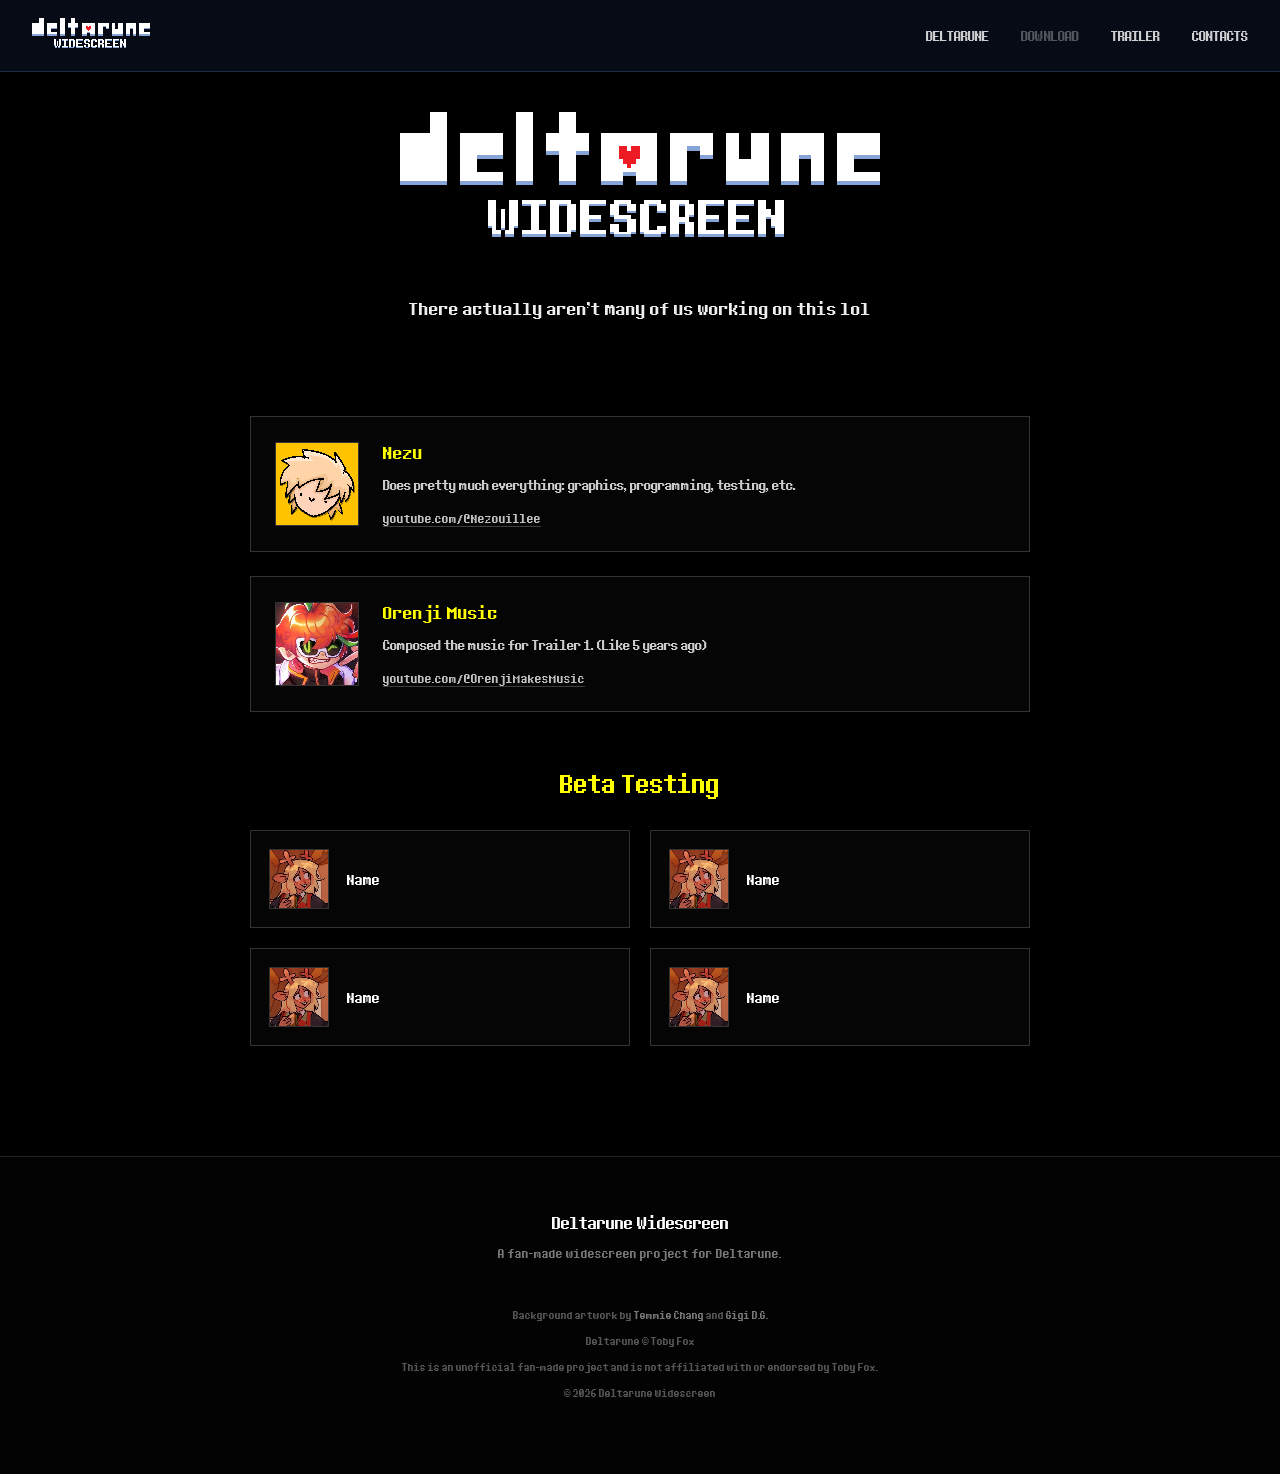
==== credits.html @ d23519ff "Update website" ====
<!DOCTYPE html>
<html lang="en">

<head>

    <meta charset="UTF-8">

    <meta
        name="viewport"
        content="width=device-width, initial-scale=1.0"
    >

    <meta
        name="referrer"
        content="strict-origin-when-cross-origin"
    >

    <title>Credits - Deltarune Widescreen</title>

    <link rel="stylesheet" href="style.css">

</head>


<body>

    <!-- Navigation -->
    <nav class="navbar">

        <a href="index.html" class="nav-logo">
            <img
                src="assets/logo.png"
                alt="Deltarune Widescreen"
            >
        </a>

        <div class="nav-links">

            <a
                href="https://deltarune.com"
                target="_blank"
                rel="noopener noreferrer"
            >
                DELTARUNE
            </a>

            <a
                href="#"
                class="disabled"
                aria-disabled="true"
            >
                DOWNLOAD
            </a>

            <a
                href="https://www.youtube.com/watch?v=n5y22LUfetA"
                target="_blank"
                rel="noopener noreferrer"
            >
                TRAILER
            </a>

            <a href="index.html#contacts">
                CONTACTS
            </a>

        </div>

    </nav>


    <main>

        <!-- Credits hero -->
        <section class="credits-hero">

            <img
                src="assets/logo.png"
                alt="Deltarune Widescreen"
                class="logo credits-logo"
            >

            <p class="credits-tagline">
                There actually aren't many of us working on this lol
            </p>

        </section>


        <!-- Team -->
        <section class="credits-team">

            <div class="credit-card">

                <img
                    src="assets/nezu.png"
                    alt="Nezu"
                    class="credit-avatar"
                >

                <div class="credit-info">

                    <h3>Nezu</h3>

                    <p>
                        Does pretty much everything: graphics, programming, testing, etc.
                    </p>

                    <a
                        href="https://www.youtube.com/@Nezouillee"
                        target="_blank"
                        rel="noopener noreferrer"
                        class="credit-link"
                    >
                        youtube.com/@Nezouillee
                    </a>

                </div>

            </div>


            <div class="credit-card">

                <img
                    src="assets/orenji.png"
                    alt="Orenji Music"
                    class="credit-avatar"
                >

                <div class="credit-info">

                    <h3>Orenji Music</h3>

                    <p>
                        Composed the music for Trailer 1. (Like 5 years ago)
                    </p>

                    <a
                        href="https://www.youtube.com/@OrenjiMakesMusic"
                        target="_blank"
                        rel="noopener noreferrer"
                        class="credit-link"
                    >
                        youtube.com/@OrenjiMakesMusic
                    </a>

                </div>

            </div>

        </section>


        <!-- Beta testing -->
        <section class="credits-beta">

            <h2>Beta Testing</h2>

            <div class="beta-grid">

                <div class="credit-card beta-card">

                    <img
                        src="assets/betatester.png"
                        alt="Beta tester"
                        class="credit-avatar"
                    >

                    <div class="credit-info">
                        <h3>Name</h3>
                    </div>

                </div>


                <div class="credit-card beta-card">

                    <img
                        src="assets/betatester.png"
                        alt="Beta tester"
                        class="credit-avatar"
                    >

                    <div class="credit-info">
                        <h3>Name</h3>
                    </div>

                </div>


                <div class="credit-card beta-card">

                    <img
                        src="assets/betatester.png"
                        alt="Beta tester"
                        class="credit-avatar"
                    >

                    <div class="credit-info">
                        <h3>Name</h3>
                    </div>

                </div>


                <div class="credit-card beta-card">

                    <img
                        src="assets/betatester.png"
                        alt="Beta tester"
                        class="credit-avatar"
                    >

                    <div class="credit-info">
                        <h3>Name</h3>
                    </div>

                </div>

            </div>

        </section>

    </main>


    <!-- Footer -->
    <footer>

        <div class="footer-content">

            <div class="footer-title">
                Deltarune Widescreen
            </div>

            <p>
                A fan-made widescreen project for Deltarune.
            </p>


            <div class="footer-credits">

                <p>
                    Background artwork by
                    <span>Temmie Chang</span> and
                    <span>Gigi D.G.</span>
                </p>

                <p>
                    Deltarune © Toby Fox
                </p>

                <p>
                    This is an unofficial fan-made project and is not
                    affiliated with or endorsed by Toby Fox.
                </p>

                <p>
                    © 2026 Deltarune Widescreen
                </p>

            </div>

        </div>

    </footer>

</body>

</html>
---- style.css ----
@font-face {
    font-family: "Deltarune";
    src: url("assets/fonts/Deltarune.ttf") format("truetype");
}


/* =========================
   RESET
========================= */

* {
    box-sizing: border-box;
}


html {
    scroll-behavior: smooth;

    font-size: 18px;
}


body {
    margin: 0;

    background: #000;
    color: #fff;

    font-family: "Deltarune", sans-serif;
    text-align: center;

    overflow-x: hidden;
}


/* =========================
   GENERAL
========================= */

main {
    width: 100%;
    max-width: 1140px;

    margin: 0 auto;

    padding: 72px 34px 50px;

    position: relative;
}


section {
    margin: 0 auto;
}


p {
    font-weight: 400;
    line-height: 1.55;
}


h2,
h3 {
    font-weight: 400;
}


h2 {
    color: #ffff00;
}


/* =========================
   NAVBAR
========================= */

.navbar {
    position: fixed;

    top: 0;
    left: 0;

    width: 100%;
    height: 72px;

    display: flex;
    align-items: center;
    justify-content: space-between;

    padding: 0 32px;

    background: rgba(8, 12, 24, 0.94);

    border-bottom: 1px solid rgba(70, 100, 160, 0.35);

    backdrop-filter: blur(10px);
    -webkit-backdrop-filter: blur(10px);

    z-index: 100;

    opacity: 1;
    transform: translateY(0);

    pointer-events: auto;
}


.nav-logo {
    display: flex;
    align-items: center;

    text-decoration: none;
}


.nav-logo img {
    width: 118px;
    height: auto;

    image-rendering: pixelated;
    image-rendering: crisp-edges;

    transition:
        transform 0.2s ease,
        opacity 0.2s ease;
}


.nav-logo:hover img {
    transform: scale(1.04);
    opacity: 0.85;
}


.nav-links {
    display: flex;
    align-items: center;
    gap: 32px;
}


.nav-links a {
    position: relative;

    color: #fff;
    text-decoration: none;

    font-size: 17px;

    opacity: 0.8;

    transition:
        opacity 0.2s ease,
        color 0.2s ease;
}


.nav-links a::after {
    content: "";

    position: absolute;

    left: 0;
    bottom: -6px;

    width: 0;
    height: 1px;

    background: #ffff00;

    transition: width 0.2s ease;
}


.nav-links a:hover {
    opacity: 1;
    color: #ffff00;
}


.nav-links a:hover::after {
    width: 100%;
}


.nav-links a.disabled {
    opacity: 0.3;
    cursor: not-allowed;
}


.nav-links a.disabled:hover {
    color: #fff;
}


.nav-links a.disabled::after {
    display: none;
}


/* =========================
   HERO
========================= */

.hero {
    position: relative;

    min-height: 580px;

    display: flex;
    align-items: center;
    justify-content: center;

    margin-left: calc(-50vw + 50%);
    margin-right: calc(-50vw + 50%);

    width: 100vw;

    overflow: hidden;

    background: #000;
}


/* Background artwork */

.hero-background {
    position: absolute;

    inset: 0;

    background-image: url("assets/artwork1.webp");
    background-position: center;
    background-size: 100% auto;
    background-repeat: no-repeat;

    filter:
        blur(2px)
        brightness(0.48);

    opacity: 0.72;

    z-index: 0;
}


/* Dark overlay */

.hero::after {
    content: "";

    position: absolute;

    inset: 0;

    background:
        linear-gradient(
            to bottom,
            rgba(0, 0, 0, 0.15) 0%,
            rgba(0, 0, 0, 0.25) 50%,
            #000 100%
        );

    z-index: 1;

    pointer-events: none;
}


.hero-content {
    position: relative;

    z-index: 2;

    display: flex;
    flex-direction: column;
    align-items: center;

    padding-top: 22px;

    filter:
        drop-shadow(0 5px 12px rgba(0, 0, 0, 0.7));
}


.logo {
    width: 780px;
    max-width: 92%;

    height: auto;

    image-rendering: pixelated;
    image-rendering: crisp-edges;

    animation:
        logoAppear 0.8s ease-out;
}


.availability {
    margin: 22px 0 0;

    color: #ffff00;

    font-size: 23px;

    animation:
        fadeUp 0.8s ease-out 0.15s both;
}


/* =========================
   INTRODUCTION
========================= */

.introduction {
    position: relative;

    max-width: 820px;

    margin: -5px auto 50px;

    z-index: 3;
}


.introduction p {
    font-size: 27px;

    margin: 0;

    text-shadow:
        0 2px 8px rgba(0, 0, 0, 0.8);
}


/* =========================
   DOWNLOAD
========================= */

.download {
    margin: 32px 0 70px;
}


.download-button {
    display: inline-block;

    padding: 15px 42px;

    color: #fff;
    text-decoration: none;

    border: 2px solid #fff;

    background: #000;

    font-size: 22px;

    transition:
        background 0.2s ease,
        color 0.2s ease,
        transform 0.2s ease,
        box-shadow 0.2s ease;
}


.download-button.disabled {
    opacity: 0.45;

    cursor: not-allowed;
}


.download-button:not(.disabled):hover {
    background: #fff;
    color: #000;

    transform: translateY(-2px);

    box-shadow:
        0 5px 20px rgba(255, 255, 255, 0.12);
}


/* =========================
   SEPARATOR
========================= */

hr {
    width: 70%;

    margin: 0 auto 80px;

    border: none;

    border-top: 1px solid #333;
}


/* =========================
   ABOUT
========================= */

.about {
    max-width: 820px;

    margin-bottom: 115px;
}


.about h2,
.media h2,
.contacts h2,
.other-chapters h2 {
    font-size: 38px;

    margin-bottom: 27px;
}


.about p {
    font-size: 23px;

    margin: 0 auto 32px;

    color: #eee;
}


/* =========================
   OTHER CHAPTERS
========================= */

.other-chapters {
    position: relative;

    max-width: none;

    margin-left: calc(-50vw + 50%);
    margin-right: calc(-50vw + 50%);

    width: 100vw;

    margin-bottom: 70px;

    padding: 110px 34px;

    overflow: hidden;

    background: #000;
}


/* Artwork */

.other-chapters-background {
    position: absolute;

    inset: 0;

    background-image: url("assets/artwork2.png");
    background-position: center;
    background-size: 100% auto;
    background-repeat: no-repeat;

    filter:
        blur(2px)
        brightness(0.34);

    opacity: 0.65;

    z-index: 0;
}


.other-chapters::after {
    content: "";

    position: absolute;

    inset: 0;

    background:
        linear-gradient(
            to bottom,
            #000 0%,
            rgba(0, 0, 0, 0.25) 25%,
            rgba(0, 0, 0, 0.35) 75%,
            #000 100%
        );

    z-index: 1;

    pointer-events: none;
}


.other-chapters-content {
    position: relative;

    z-index: 2;

    max-width: 820px;

    margin: 0 auto;

    filter:
        drop-shadow(0 3px 8px rgba(0, 0, 0, 0.9));
}


.other-chapters h2 {
    margin-top: 0;
}


.other-chapters p {
    max-width: 800px;

    margin: 0 auto 27px;

    font-size: 22px;

    color: #eee;
}


/* =========================
   MEDIA
========================= */

.media {
    margin-bottom: 125px;
}


.media > p {
    font-size: 19px;

    margin-bottom: 48px;

    color: #ccc;
}


/* =========================
   SCREENSHOT CAROUSEL
========================= */

.screenshots {
    position: relative;

    width: 100%;
    max-width: 900px;

    height: 510px;

    margin: 0 auto 90px;

    overflow: hidden;

    border: 1px solid #333;

    background: #050505;

    box-shadow:
        0 15px 40px rgba(0, 0, 0, 0.45);
}


.screenshot {
    position: absolute;

    inset: 0;

    opacity: 0;

    transform: scale(0.97);

    pointer-events: none;

    transition:
        opacity 0.45s ease,
        transform 0.55s ease;
}


.screenshot.active {
    opacity: 1;

    transform: scale(1);

    pointer-events: auto;
}


.screenshot img {
    width: 100%;
    height: 100%;

    object-fit: contain;

    image-rendering: pixelated;

    display: block;
}


/* Screenshot caption */

.screenshot-caption {
    position: absolute;

    left: 0;
    bottom: 0;

    margin: 0;

    width: 100%;

    padding: 38px 22px 15px;

    text-align: left;

    font-size: 17px;

    background:
        linear-gradient(
            to top,
            rgba(0, 0, 0, 0.85),
            rgba(0, 0, 0, 0)
        );

    opacity: 0.9;
}


/* =========================
   CAROUSEL BUTTONS
========================= */

.carousel-button {
    position: absolute;

    top: 50%;

    transform: translateY(-50%);

    width: 52px;
    height: 78px;

    border: 1px solid rgba(255, 255, 255, 0.15);

    background: rgba(0, 0, 0, 0.65);

    color: #fff;

    font-family: Arial, sans-serif;
    font-size: 32px;

    cursor: pointer;

    z-index: 5;

    opacity: 0.7;

    transition:
        background 0.2s ease,
        opacity 0.2s ease,
        width 0.2s ease;
}


.carousel-button:hover {
    background: rgba(255, 255, 255, 0.12);

    opacity: 1;

    width: 57px;
}


.carousel-prev {
    left: 0;
}


.carousel-next {
    right: 0;
}


/* =========================
   CAROUSEL INFO
========================= */

.carousel-info {
    position: absolute;

    left: 50%;
    bottom: 13px;

    transform: translateX(-50%);

    display: flex;
    align-items: center;

    gap: 19px;

    z-index: 6;

    padding: 6px 13px;

    background: rgba(0, 0, 0, 0.55);
}


.carousel-counter {
    font-size: 14px;

    color: #aaa;

    white-space: nowrap;
}


.carousel-dots {
    display: flex;

    align-items: center;

    gap: 9px;
}


.carousel-dot {
    width: 8px;
    height: 8px;

    padding: 0;

    border: 1px solid #fff;

    background: transparent;

    cursor: pointer;

    opacity: 0.45;

    transition:
        opacity 0.2s ease,
        transform 0.2s ease,
        background 0.2s ease;
}


.carousel-dot:hover {
    opacity: 0.8;
}


.carousel-dot.active {
    opacity: 1;

    transform: scale(1.35);

    background: #fff;
}


/* =========================
   TRAILER
========================= */

.trailer {
    max-width: 900px;

    margin: 0 auto;
}


.trailer h3 {
    color: #ffff00;

    font-size: 27px;

    margin-bottom: 27px;
}


.youtube-video {
    width: 100%;

    max-width: 950px;

    aspect-ratio: 16 / 9;

    margin: 42px auto;

    overflow: hidden;

    border: 1px solid #333;

    background: #000;

    box-shadow:
        0 15px 40px rgba(0, 0, 0, 0.45);
}


.youtube-video iframe {
    width: 100%;
    height: 100%;

    display: block;

    border: 0;
}


/* =========================
   CONTACTS
========================= */

.contacts {
    max-width: 820px;

    margin-bottom: 50px;
}


.contacts h2 {
    margin-bottom: 27px;
}


.contacts p {
    font-size: 21px;

    margin-bottom: 37px;

    color: #ccc;
}


.contact-links {
    display: flex;

    justify-content: center;

    flex-wrap: wrap;

    gap: 13px;
}


.contact-link {
    color: #fff;

    text-decoration: none;

    padding: 16px 32px;

    border: 1px solid #444;

    font-size: 19px;

    transition:
        border-color 0.2s ease,
        background 0.2s ease,
        transform 0.2s ease,
        color 0.2s ease;
}


.contact-link:hover {
    border-color: #ffff00;

    color: #ffff00;

    background: #111;

    transform: translateY(-2px);
}


/* =========================
   CREDITS
========================= */

.credits {
    margin-bottom: 30px;
}


.credits-button {
    display: inline-block;

    padding: 12px 34px;

    color: #fff;

    text-decoration: none;

    background: #000;

    border: 1px solid #555;

    font-family: "Deltarune", sans-serif;

    font-size: 19px;

    cursor: pointer;

    transition:
        border-color 0.2s ease,
        color 0.2s ease,
        background 0.2s ease;
}


.credits-button:hover {
    border-color: #ffff00;

    color: #ffff00;

    background: #111;
}


.credits-button.disabled {
    opacity: 0.45;

    cursor: not-allowed;
}


/* =========================
   CREDITS PAGE
========================= */

.credits-hero {
    max-width: 780px;

    margin: 40px auto 90px;
}


.credits-logo {
    width: 480px;
    max-width: 85%;

    margin-bottom: 30px;
}


.credits-tagline {
    font-size: 22px;

    color: #eee;

    margin: 0 auto;

    max-width: 640px;
}


.credits-team {
    max-width: 780px;

    margin: 0 auto 55px;

    display: flex;
    flex-direction: column;

    gap: 24px;
}


.credit-card {
    display: flex;
    align-items: center;

    gap: 24px;

    padding: 24px;

    border: 1px solid #333;

    background: #050505;

    text-align: left;
}


.credit-avatar {
    width: 84px;
    height: 84px;

    object-fit: cover;

    image-rendering: pixelated;

    border: 1px solid #333;

    flex-shrink: 0;

    background: #111;
}


.credit-info h3 {
    color: #ffff00;

    font-size: 22px;

    margin: 0 0 8px;
}


.credit-info p {
    font-size: 17px;

    color: #ccc;

    margin: 0 0 10px;
}


.credit-link {
    display: inline-block;

    color: #fff;

    font-size: 15px;

    text-decoration: none;

    opacity: 0.75;

    border-bottom: 1px solid rgba(255, 255, 255, 0.3);

    transition:
        opacity 0.2s ease,
        color 0.2s ease,
        border-color 0.2s ease;
}


.credit-link:hover {
    opacity: 1;

    color: #ffff00;

    border-color: #ffff00;
}


.credits-beta {
    max-width: 780px;

    margin: 0 auto 60px;
}


.credits-beta h2 {
    font-size: 32px;

    margin-bottom: 30px;
}


.beta-grid {
    display: grid;

    grid-template-columns: repeat(2, 1fr);

    gap: 20px;
}


.beta-card {
    padding: 18px;

    gap: 18px;
}


.beta-card .credit-avatar {
    width: 60px;
    height: 60px;
}


.beta-card .credit-info h3 {
    font-size: 18px;

    margin: 0;

    color: #fff;
}


/* =========================
   FOOTER
========================= */

footer {
    position: relative;

    padding: 55px 25px 65px;

    border-top: 1px solid #222;

    background: #030303;

    color: #777;

    font-size: 15px;
}


.footer-content {
    max-width: 900px;

    margin: 0 auto;
}


.footer-title {
    color: #fff;

    font-size: 21px;

    margin-bottom: 9px;
}


footer p {
    margin: 6px 0;
}


.footer-credits {
    padding-top: 27px;

    font-size: 13px;

    line-height: 1.6;

    color: #555;
}


.footer-credits span {
    color: #777;
}


/* =========================
   ANIMATIONS
========================= */

@keyframes logoAppear {

    from {
        opacity: 0;

        transform: translateY(-12px);
    }

    to {
        opacity: 1;

        transform: translateY(0);
    }

}


@keyframes fadeUp {

    from {
        opacity: 0;

        transform: translateY(10px);
    }

    to {
        opacity: 1;

        transform: translateY(0);
    }

}


/* =========================
   MOBILE
========================= */

@media (max-width: 700px) {

    html {
        font-size: 17px;
    }


    main {
        padding: 60px 20px 65px;
    }


    .navbar {
        height: 60px;

        padding: 0 16px;
    }


    .nav-logo img {
        width: 88px;
    }


    .nav-links {
        gap: 14px;
    }


    .nav-links a {
        font-size: 12px;
    }


    .hero {
        min-height: 480px;
    }


    .logo {
        width: 620px;

        max-width: 95%;
    }


    .availability {
        font-size: 19px;
    }


    .introduction {
        margin-top: 0;
    }


    .introduction p {
        font-size: 22px;
    }


    .about p {
        font-size: 19px;
    }


    .about h2,
    .media h2,
    .contacts h2,
    .other-chapters h2 {
        font-size: 27px;
    }


    .other-chapters {
        padding: 85px 22px;
    }


    .other-chapters p {
        font-size: 19px;
    }


    .screenshots {
        height: auto;

        aspect-ratio: 16 / 9;
    }


    .carousel-button {
        width: 37px;
        height: 58px;
    }


    .carousel-button:hover {
        width: 42px;
    }


    .carousel-info {
        gap: 11px;
    }


    .screenshot-caption {
        font-size: 14px;

        padding-bottom: 11px;
    }


    .youtube-video {
        margin-top: 32px;
    }


    .credits-logo {
        width: 380px;
    }


    .credits-tagline {
        font-size: 19px;
    }


    .credit-card {
        flex-direction: column;

        text-align: center;
    }


    .beta-grid {
        grid-template-columns: 1fr;
    }


    .beta-card {
        flex-direction: row;

        text-align: left;
    }

}
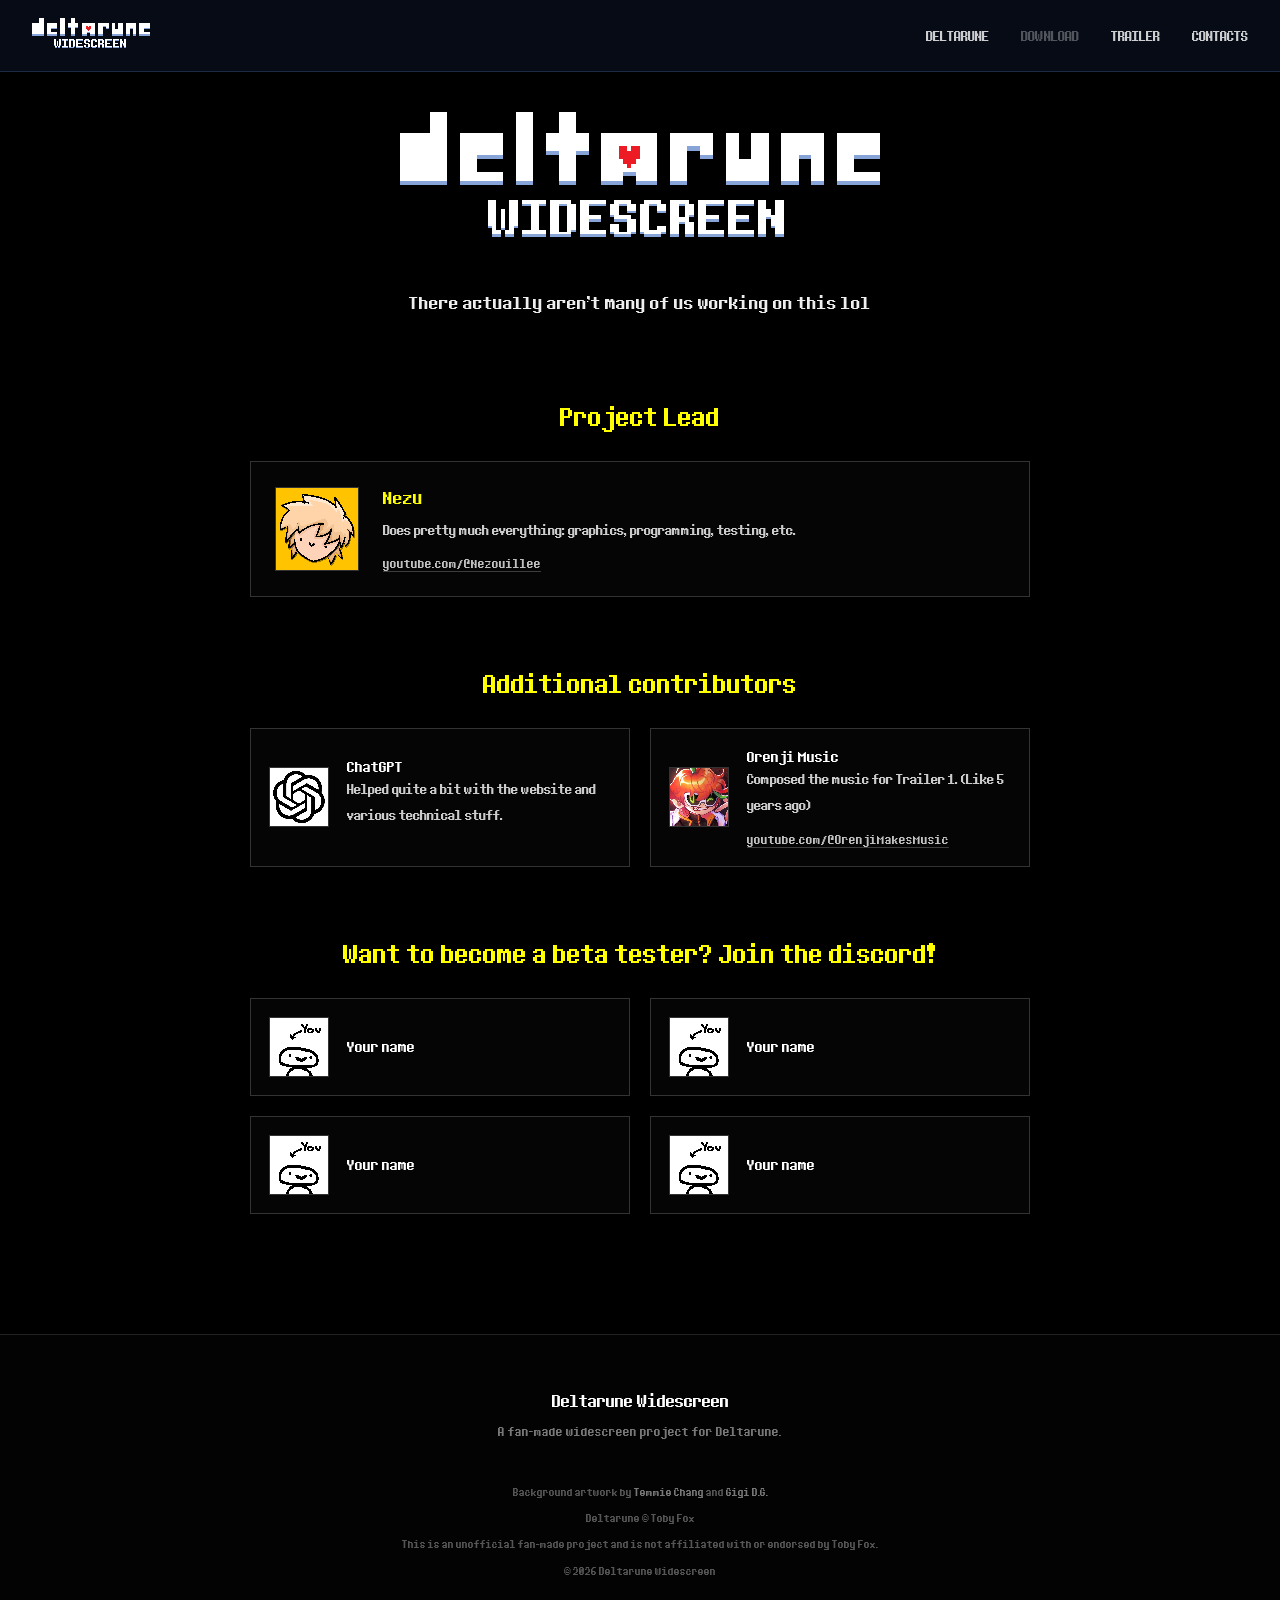
==== commit 616cc9a1: "Update website" ====
--- a/credits.html
+++ b/credits.html
@@ -28,11 +28,14 @@
     <nav class="navbar">
 
         <a href="index.html" class="nav-logo">
+
             <img
                 src="assets/logo.png"
                 alt="Deltarune Widescreen"
             >
+
         </a>
+
 
         <div class="nav-links">
 
@@ -44,6 +47,7 @@
                 DELTARUNE
             </a>
 
+
             <a
                 href="#"
                 class="disabled"
@@ -52,6 +56,7 @@
                 DOWNLOAD
             </a>
 
+
             <a
                 href="https://www.youtube.com/watch?v=n5y22LUfetA"
                 target="_blank"
@@ -60,6 +65,7 @@
                 TRAILER
             </a>
 
+
             <a href="index.html#contacts">
                 CONTACTS
             </a>
@@ -69,9 +75,10 @@
     </nav>
 
 
+
     <main>
 
-        <!-- Credits hero -->
+        <!-- Credits Hero -->
         <section class="credits-hero">
 
             <img
@@ -80,6 +87,7 @@
                 class="logo credits-logo"
             >
 
+
             <p class="credits-tagline">
                 There actually aren't many of us working on this lol
             </p>
@@ -87,8 +95,12 @@
         </section>
 
 
-        <!-- Team -->
+
+        <!-- Main Contributor -->
         <section class="credits-team">
+
+            <h2>Project Lead</h2>
+
 
             <div class="credit-card">
 
@@ -98,13 +110,17 @@
                     class="credit-avatar"
                 >
 
+
                 <div class="credit-info">
 
                     <h3>Nezu</h3>
 
+
                     <p>
-                        Does pretty much everything: graphics, programming, testing, etc.
+                        Does pretty much everything: graphics,
+                        programming, testing, etc.
                     </p>
+
 
                     <a
                         href="https://www.youtube.com/@Nezouillee"
@@ -119,43 +135,91 @@
 
             </div>
 
-
-            <div class="credit-card">
-
-                <img
-                    src="assets/orenji.png"
-                    alt="Orenji Music"
-                    class="credit-avatar"
-                >
-
-                <div class="credit-info">
-
-                    <h3>Orenji Music</h3>
-
-                    <p>
-                        Composed the music for Trailer 1. (Like 5 years ago)
-                    </p>
-
-                    <a
-                        href="https://www.youtube.com/@OrenjiMakesMusic"
-                        target="_blank"
-                        rel="noopener noreferrer"
-                        class="credit-link"
-                    >
-                        youtube.com/@OrenjiMakesMusic
-                    </a>
-
-                </div>
-
-            </div>
-
         </section>
 
 
-        <!-- Beta testing -->
+
+        <!-- Additional Contributors -->
+        <section class="credits-additional">
+
+            <h2>Additional contributors</h2>
+
+
+            <div class="beta-grid">
+
+                <!-- ChatGPT -->
+                <div class="credit-card beta-card">
+
+                    <img
+                        src="assets/chatgpt.png"
+                        alt="ChatGPT"
+                        class="credit-avatar"
+                    >
+
+
+                    <div class="credit-info">
+
+                        <h3>ChatGPT</h3>
+
+
+                        <p>
+                            Helped quite a bit with the website
+                            and various technical stuff.
+                        </p>
+
+                    </div>
+
+                </div>
+
+
+
+                <!-- Orenji Music -->
+                <div class="credit-card beta-card">
+
+                    <img
+                        src="assets/orenji.png"
+                        alt="Orenji Music"
+                        class="credit-avatar"
+                    >
+
+
+                    <div class="credit-info">
+
+                        <h3>Orenji Music</h3>
+
+
+                        <p>
+                            Composed the music for Trailer 1.
+                            (Like 5 years ago)
+                        </p>
+
+
+                        <a
+                            href="https://www.youtube.com/@OrenjiMakesMusic"
+                            target="_blank"
+                            rel="noopener noreferrer"
+                            class="credit-link"
+                        >
+                            youtube.com/@OrenjiMakesMusic
+                        </a>
+
+                    </div>
+
+                </div>
+
+            </div>
+
+        </section>
+
+
+
+        <!-- Beta Testing -->
         <section class="credits-beta">
 
-            <h2>Beta Testing</h2>
+            <h2>
+                Want to become a beta tester? Join the discord!
+            </h2>
+
 
             <div class="beta-grid">
 
@@ -167,11 +231,15 @@
                         class="credit-avatar"
                     >
 
-                    <div class="credit-info">
-                        <h3>Name</h3>
-                    </div>
-
-                </div>
+
+                    <div class="credit-info">
+
+                        <h3>Your name</h3>
+
+                    </div>
+
+                </div>
+
 
 
                 <div class="credit-card beta-card">
@@ -182,11 +250,15 @@
                         class="credit-avatar"
                     >
 
-                    <div class="credit-info">
-                        <h3>Name</h3>
-                    </div>
-
-                </div>
+
+                    <div class="credit-info">
+
+                        <h3>Your name</h3>
+
+                    </div>
+
+                </div>
+
 
 
                 <div class="credit-card beta-card">
@@ -197,11 +269,15 @@
                         class="credit-avatar"
                     >
 
-                    <div class="credit-info">
-                        <h3>Name</h3>
-                    </div>
-
-                </div>
+
+                    <div class="credit-info">
+
+                        <h3>Your name</h3>
+
+                    </div>
+
+                </div>
+
 
 
                 <div class="credit-card beta-card">
@@ -212,8 +288,11 @@
                         class="credit-avatar"
                     >
 
-                    <div class="credit-info">
-                        <h3>Name</h3>
+
+                    <div class="credit-info">
+
+                        <h3>Your name</h3>
+
                     </div>
 
                 </div>
@@ -223,6 +302,7 @@
         </section>
 
     </main>
+
 
 
     <!-- Footer -->
@@ -233,6 +313,7 @@
             <div class="footer-title">
                 Deltarune Widescreen
             </div>
+
 
             <p>
                 A fan-made widescreen project for Deltarune.
@@ -247,15 +328,18 @@
                     <span>Gigi D.G.</span>
                 </p>
 
+
                 <p>
                     Deltarune © Toby Fox
                 </p>
+
 
                 <p>
                     This is an unofficial fan-made project and is not
                     affiliated with or endorsed by Toby Fox.
                 </p>
 
+
                 <p>
                     © 2026 Deltarune Widescreen
                 </p>
@@ -266,6 +350,7 @@
 
     </footer>
 
+
 </body>
 
-</html>+</html>
--- a/style.css
+++ b/style.css
@@ -233,7 +233,7 @@
 
     background-image: url("assets/artwork1.webp");
     background-position: center;
-    background-size: 100% auto;
+    background-size: cover;
     background-repeat: no-repeat;
 
     filter:
@@ -463,7 +463,7 @@
 
     background-image: url("assets/artwork2.png");
     background-position: center;
-    background-size: 100% auto;
+    background-size: cover;
     background-repeat: no-repeat;
 
     filter:
@@ -942,10 +942,16 @@
    CREDITS PAGE
 ========================= */
 
+/* Main credits header */
+
 .credits-hero {
     max-width: 780px;
 
-    margin: 40px auto 90px;
+    margin: 40px auto 80px;
+
+    display: flex;
+    flex-direction: column;
+    align-items: center;
 }
 
 
@@ -953,30 +959,43 @@
     width: 480px;
     max-width: 85%;
 
-    margin-bottom: 30px;
+    margin-bottom: 28px;
 }
 
 
 .credits-tagline {
+    max-width: 640px;
+
+    margin: 0;
+
     font-size: 22px;
 
     color: #eee;
-
-    margin: 0 auto;
-
-    max-width: 640px;
-}
-
+}
+
+
+/* Shared section titles */
+
+.credits-team h2,
+.credits-additional h2,
+.credits-beta h2 {
+    font-size: 32px;
+
+    margin: 0 0 28px;
+
+    color: #ffff00;
+}
+
+
+/* =========================
+   PROJECT LEAD
+========================= */
 
 .credits-team {
+    width: 100%;
     max-width: 780px;
 
-    margin: 0 auto 55px;
-
-    display: flex;
-    flex-direction: column;
-
-    gap: 24px;
+    margin: 0 auto 70px;
 }
 
 
@@ -984,6 +1003,8 @@
     display: flex;
     align-items: center;
 
+    width: 100%;
+
     gap: 24px;
 
     padding: 24px;
@@ -1009,6 +1030,11 @@
     flex-shrink: 0;
 
     background: #111;
+}
+
+
+.credit-info {
+    min-width: 0;
 }
 
 
@@ -1059,17 +1085,35 @@
 }
 
 
+/* =========================
+   ADDITIONAL CONTRIBUTORS
+========================= */
+
+.credits-additional {
+    width: 100%;
+    max-width: 780px;
+
+    margin: 0 auto 70px;
+}
+
+
+.additional-grid {
+    display: flex;
+    flex-direction: column;
+
+    gap: 20px;
+}
+
+
+/* =========================
+   BETA TESTERS
+========================= */
+
 .credits-beta {
+    width: 100%;
     max-width: 780px;
 
-    margin: 0 auto 60px;
-}
-
-
-.credits-beta h2 {
-    font-size: 32px;
-
-    margin-bottom: 30px;
+    margin: 0 auto 70px;
 }
 
 
@@ -1321,8 +1365,15 @@
     }
 
 
+    .credits-hero {
+        margin: 25px auto 55px;
+    }
+
+
     .credits-logo {
         width: 380px;
+
+        margin-bottom: 24px;
     }
 
 
@@ -1331,10 +1382,43 @@
     }
 
 
+    .credits-team,
+    .credits-additional,
+    .credits-beta {
+        margin-bottom: 55px;
+    }
+
+
+    .credits-team h2,
+    .credits-additional h2,
+    .credits-beta h2 {
+        font-size: 27px;
+
+        margin-bottom: 24px;
+    }
+
+
     .credit-card {
         flex-direction: column;
 
         text-align: center;
+
+        padding: 22px 18px;
+    }
+
+
+    .credit-info {
+        width: 100%;
+    }
+
+
+    .credit-info h3 {
+        font-size: 21px;
+    }
+
+
+    .credit-info p {
+        font-size: 16px;
     }
 
 
@@ -1347,6 +1431,14 @@
         flex-direction: row;
 
         text-align: left;
+
+        padding: 18px;
+    }
+
+
+    .beta-card .credit-avatar {
+        width: 60px;
+        height: 60px;
     }
 
 }
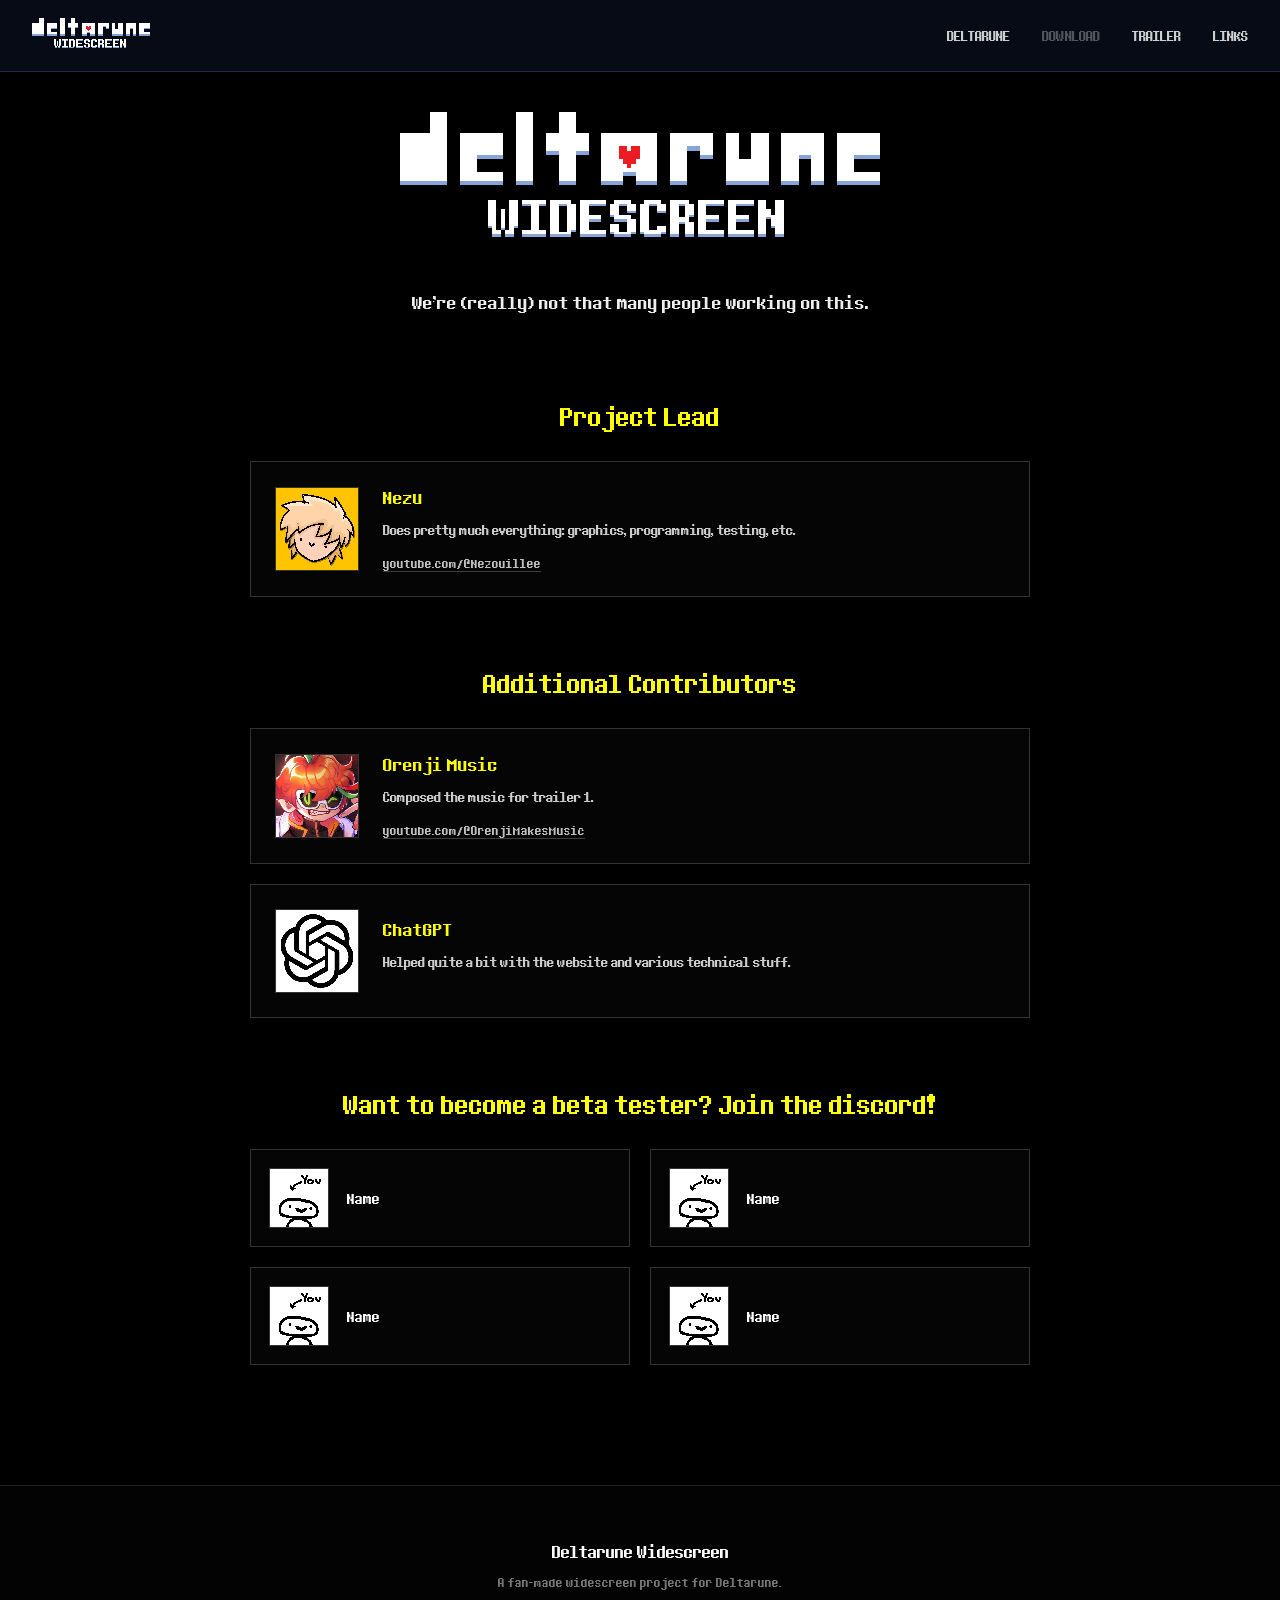
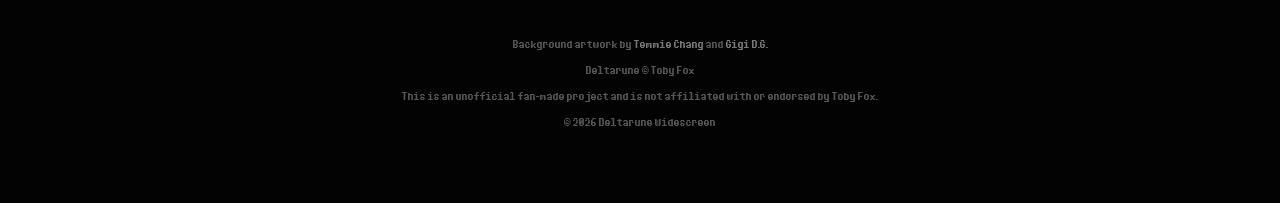
==== commit e9ab9f9b: "Status Update MAJ" ====
--- a/credits.html
+++ b/credits.html
@@ -28,14 +28,11 @@
     <nav class="navbar">
 
         <a href="index.html" class="nav-logo">
-
             <img
                 src="assets/logo.png"
                 alt="Deltarune Widescreen"
             >
-
         </a>
-
 
         <div class="nav-links">
 
@@ -47,7 +44,6 @@
                 DELTARUNE
             </a>
 
-
             <a
                 href="#"
                 class="disabled"
@@ -56,7 +52,6 @@
                 DOWNLOAD
             </a>
 
-
             <a
                 href="https://www.youtube.com/watch?v=n5y22LUfetA"
                 target="_blank"
@@ -65,9 +60,8 @@
                 TRAILER
             </a>
 
-
             <a href="index.html#contacts">
-                CONTACTS
+                LINKS
             </a>
 
         </div>
@@ -75,10 +69,9 @@
     </nav>
 
 
-
     <main>
 
-        <!-- Credits Hero -->
+        <!-- Credits hero -->
         <section class="credits-hero">
 
             <img
@@ -87,20 +80,17 @@
                 class="logo credits-logo"
             >
 
-
             <p class="credits-tagline">
-                There actually aren't many of us working on this lol
+                We’re (really) not that many people working on this.
             </p>
 
         </section>
 
 
-
-        <!-- Main Contributor -->
+        <!-- Project Lead -->
         <section class="credits-team">
 
             <h2>Project Lead</h2>
-
 
             <div class="credit-card">
 
@@ -110,17 +100,13 @@
                     class="credit-avatar"
                 >
 
-
                 <div class="credit-info">
 
                     <h3>Nezu</h3>
 
-
                     <p>
-                        Does pretty much everything: graphics,
-                        programming, testing, etc.
+                        Does pretty much everything: graphics, programming, testing, etc.
                     </p>
-
 
                     <a
                         href="https://www.youtube.com/@Nezouillee"
@@ -138,43 +124,14 @@
         </section>
 
 
-
         <!-- Additional Contributors -->
         <section class="credits-additional">
 
-            <h2>Additional contributors</h2>
-
-
-            <div class="beta-grid">
-
-                <!-- ChatGPT -->
-                <div class="credit-card beta-card">
-
-                    <img
-                        src="assets/chatgpt.png"
-                        alt="ChatGPT"
-                        class="credit-avatar"
-                    >
-
-
-                    <div class="credit-info">
-
-                        <h3>ChatGPT</h3>
-
-
-                        <p>
-                            Helped quite a bit with the website
-                            and various technical stuff.
-                        </p>
-
-                    </div>
-
-                </div>
-
-
-
-                <!-- Orenji Music -->
-                <div class="credit-card beta-card">
+            <h2>Additional Contributors</h2>
+
+            <div class="additional-grid">
+
+                <div class="credit-card">
 
                     <img
                         src="assets/orenji.png"
@@ -182,17 +139,13 @@
                         class="credit-avatar"
                     >
 
-
                     <div class="credit-info">
 
                         <h3>Orenji Music</h3>
 
-
                         <p>
-                            Composed the music for Trailer 1.
-                            (Like 5 years ago)
+                            Composed the music for trailer 1.
                         </p>
-
 
                         <a
                             href="https://www.youtube.com/@OrenjiMakesMusic"
@@ -207,19 +160,36 @@
 
                 </div>
 
+
+                <div class="credit-card">
+
+                    <img
+                        src="assets/chatgpt.png"
+                        alt="ChatGPT"
+                        class="credit-avatar"
+                    >
+
+                    <div class="credit-info">
+
+                        <h3>ChatGPT</h3>
+
+                        <p>
+                            Helped quite a bit with the website and various technical stuff.
+                        </p>
+
+                    </div>
+
+                </div>
+
             </div>
 
         </section>
 
 
-
-        <!-- Beta Testing -->
+        <!-- Beta testing -->
         <section class="credits-beta">
 
-            <h2>
-                Want to become a beta tester? Join the discord!
-            </h2>
-
+            <h2>Want to become a beta tester? Join the discord!</h2>
 
             <div class="beta-grid">
 
@@ -231,15 +201,11 @@
                         class="credit-avatar"
                     >
 
-
-                    <div class="credit-info">
-
-                        <h3>Your name</h3>
-
-                    </div>
-
-                </div>
-
+                    <div class="credit-info">
+                        <h3>Name</h3>
+                    </div>
+
+                </div>
 
 
                 <div class="credit-card beta-card">
@@ -250,15 +216,11 @@
                         class="credit-avatar"
                     >
 
-
-                    <div class="credit-info">
-
-                        <h3>Your name</h3>
-
-                    </div>
-
-                </div>
-
+                    <div class="credit-info">
+                        <h3>Name</h3>
+                    </div>
+
+                </div>
 
 
                 <div class="credit-card beta-card">
@@ -269,15 +231,11 @@
                         class="credit-avatar"
                     >
 
-
-                    <div class="credit-info">
-
-                        <h3>Your name</h3>
-
-                    </div>
-
-                </div>
-
+                    <div class="credit-info">
+                        <h3>Name</h3>
+                    </div>
+
+                </div>
 
 
                 <div class="credit-card beta-card">
@@ -288,11 +246,8 @@
                         class="credit-avatar"
                     >
 
-
-                    <div class="credit-info">
-
-                        <h3>Your name</h3>
-
+                    <div class="credit-info">
+                        <h3>Name</h3>
                     </div>
 
                 </div>
@@ -302,7 +257,6 @@
         </section>
 
     </main>
-
 
 
     <!-- Footer -->
@@ -313,7 +267,6 @@
             <div class="footer-title">
                 Deltarune Widescreen
             </div>
-
 
             <p>
                 A fan-made widescreen project for Deltarune.
@@ -328,18 +281,15 @@
                     <span>Gigi D.G.</span>
                 </p>
 
-
                 <p>
                     Deltarune © Toby Fox
                 </p>
-
 
                 <p>
                     This is an unofficial fan-made project and is not
                     affiliated with or endorsed by Toby Fox.
                 </p>
 
-
                 <p>
                     © 2026 Deltarune Widescreen
                 </p>
@@ -350,7 +300,6 @@
 
     </footer>
 
-
 </body>
 
-</html>
+</html>
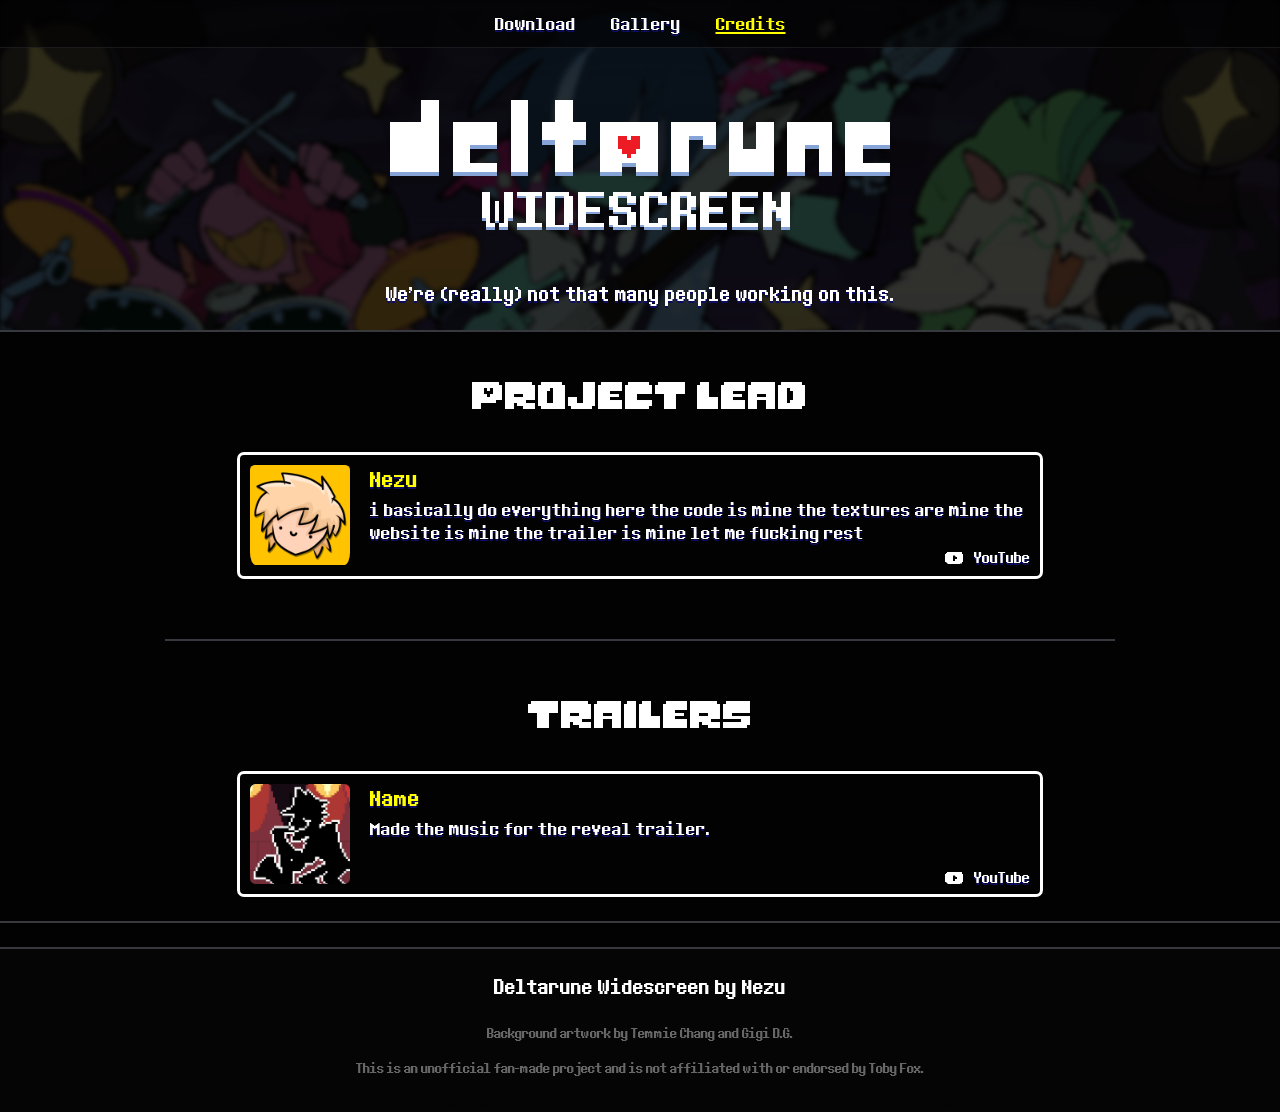
==== commit eee0fd72: "Website V2" ====
--- a/credits.html
+++ b/credits.html
@@ -1,305 +1,54 @@
 <!DOCTYPE html>
-<html lang="en">
-
+<html lang="fr">
 <head>
-
+    <link rel="stylesheet" href="style.css">
     <meta charset="UTF-8">
-
-    <meta
-        name="viewport"
-        content="width=device-width, initial-scale=1.0"
-    >
-
-    <meta
-        name="referrer"
-        content="strict-origin-when-cross-origin"
-    >
-
-    <title>Credits - Deltarune Widescreen</title>
-
-    <link rel="stylesheet" href="style.css">
-
+    <meta name="viewport" content="width=device-width, initial-scale=1.0">
+    <title>DR Widescreen | Credits</title>
+    <link rel="icon" type="image/png" href="assets/favicon.ico">
 </head>
-
-
 <body>
-
-    <!-- Navigation -->
-    <nav class="navbar">
-
-        <a href="index.html" class="nav-logo">
-            <img
-                src="assets/logo.png"
-                alt="Deltarune Widescreen"
-            >
-        </a>
-
-        <div class="nav-links">
-
-            <a
-                href="https://deltarune.com"
-                target="_blank"
-                rel="noopener noreferrer"
-            >
-                DELTARUNE
-            </a>
-
-            <a
-                href="#"
-                class="disabled"
-                aria-disabled="true"
-            >
-                DOWNLOAD
-            </a>
-
-            <a
-                href="https://www.youtube.com/watch?v=n5y22LUfetA"
-                target="_blank"
-                rel="noopener noreferrer"
-            >
-                TRAILER
-            </a>
-
-            <a href="index.html#contacts">
-                LINKS
-            </a>
-
+    <header>
+        <nav class="navbar">
+            <div class="nav-links">
+                <a href="index.html">Download</a>
+                <a href="gallery.html">Gallery</a>
+                <a href="credits.html" class="current">Credits</a>
+            </div>
+        </nav>
+    </header>
+    <div class = credits-hero>
+        <img src="assets/logo.png" class="small-logo">
+        <p>We’re (really) not that many people working on this.</p>
+    </div>
+    <div class="project-lead">
+        <hr class="bottom-separator">
+        <h1>Project lead</h1>
+        <div class="project-lead-card">
+                <img src="assets/nezu.png">
+            <div class="project-lead-info">
+                <p class="name">Nezu</p>
+                <p class="name-work">i basically do everything here the code is mine the textures are mine the website is mine the trailer is mine let me fucking rest</p>
+                <a href="https://www.youtube.com/@Nezouillee" class="jarona"><img src="assets/youtube.png" alt="Downlaod logo" width="10">YouTube</a>
+            </div>
         </div>
-
-    </nav>
-
-
-    <main>
-
-        <!-- Credits hero -->
-        <section class="credits-hero">
-
-            <img
-                src="assets/logo.png"
-                alt="Deltarune Widescreen"
-                class="logo credits-logo"
-            >
-
-            <p class="credits-tagline">
-                We’re (really) not that many people working on this.
-            </p>
-
-        </section>
-
-
-        <!-- Project Lead -->
-        <section class="credits-team">
-
-            <h2>Project Lead</h2>
-
-            <div class="credit-card">
-
-                <img
-                    src="assets/nezu.png"
-                    alt="Nezu"
-                    class="credit-avatar"
-                >
-
-                <div class="credit-info">
-
-                    <h3>Nezu</h3>
-
-                    <p>
-                        Does pretty much everything: graphics, programming, testing, etc.
-                    </p>
-
-                    <a
-                        href="https://www.youtube.com/@Nezouillee"
-                        target="_blank"
-                        rel="noopener noreferrer"
-                        class="credit-link"
-                    >
-                        youtube.com/@Nezouillee
-                    </a>
-
-                </div>
-
+        <hr class="separator">
+        <h1>Trailers</h1>
+        <div class="trailer-card">
+                <img src="assets/musician.png">
+            <div class="trailer-card-info">
+                <p class="name">Name</p>
+                <p class="name-work">Made the music for the reveal trailer.</p>
+                <a href="https://www.youtube.com/@Nezouillee" class="sanfrandisco"><img src="assets/youtube.png" alt="Downlaod logo" width="10">YouTube</a>
             </div>
-
-        </section>
-
-
-        <!-- Additional Contributors -->
-        <section class="credits-additional">
-
-            <h2>Additional Contributors</h2>
-
-            <div class="additional-grid">
-
-                <div class="credit-card">
-
-                    <img
-                        src="assets/orenji.png"
-                        alt="Orenji Music"
-                        class="credit-avatar"
-                    >
-
-                    <div class="credit-info">
-
-                        <h3>Orenji Music</h3>
-
-                        <p>
-                            Composed the music for trailer 1.
-                        </p>
-
-                        <a
-                            href="https://www.youtube.com/@OrenjiMakesMusic"
-                            target="_blank"
-                            rel="noopener noreferrer"
-                            class="credit-link"
-                        >
-                            youtube.com/@OrenjiMakesMusic
-                        </a>
-
-                    </div>
-
-                </div>
-
-
-                <div class="credit-card">
-
-                    <img
-                        src="assets/chatgpt.png"
-                        alt="ChatGPT"
-                        class="credit-avatar"
-                    >
-
-                    <div class="credit-info">
-
-                        <h3>ChatGPT</h3>
-
-                        <p>
-                            Helped quite a bit with the website and various technical stuff.
-                        </p>
-
-                    </div>
-
-                </div>
-
-            </div>
-
-        </section>
-
-
-        <!-- Beta testing -->
-        <section class="credits-beta">
-
-            <h2>Want to become a beta tester? Join the discord!</h2>
-
-            <div class="beta-grid">
-
-                <div class="credit-card beta-card">
-
-                    <img
-                        src="assets/betatester.png"
-                        alt="Beta tester"
-                        class="credit-avatar"
-                    >
-
-                    <div class="credit-info">
-                        <h3>Name</h3>
-                    </div>
-
-                </div>
-
-
-                <div class="credit-card beta-card">
-
-                    <img
-                        src="assets/betatester.png"
-                        alt="Beta tester"
-                        class="credit-avatar"
-                    >
-
-                    <div class="credit-info">
-                        <h3>Name</h3>
-                    </div>
-
-                </div>
-
-
-                <div class="credit-card beta-card">
-
-                    <img
-                        src="assets/betatester.png"
-                        alt="Beta tester"
-                        class="credit-avatar"
-                    >
-
-                    <div class="credit-info">
-                        <h3>Name</h3>
-                    </div>
-
-                </div>
-
-
-                <div class="credit-card beta-card">
-
-                    <img
-                        src="assets/betatester.png"
-                        alt="Beta tester"
-                        class="credit-avatar"
-                    >
-
-                    <div class="credit-info">
-                        <h3>Name</h3>
-                    </div>
-
-                </div>
-
-            </div>
-
-        </section>
-
-    </main>
-
-
-    <!-- Footer -->
-    <footer>
-
-        <div class="footer-content">
-
-            <div class="footer-title">
-                Deltarune Widescreen
-            </div>
-
-            <p>
-                A fan-made widescreen project for Deltarune.
-            </p>
-
-
-            <div class="footer-credits">
-
-                <p>
-                    Background artwork by
-                    <span>Temmie Chang</span> and
-                    <span>Gigi D.G.</span>
-                </p>
-
-                <p>
-                    Deltarune © Toby Fox
-                </p>
-
-                <p>
-                    This is an unofficial fan-made project and is not
-                    affiliated with or endorsed by Toby Fox.
-                </p>
-
-                <p>
-                    © 2026 Deltarune Widescreen
-                </p>
-
-            </div>
-
         </div>
-
-    </footer>
-
-</body>
-
-</html>+        <hr class="bottom-separator">
+    </div>
+    <div class = footer>
+        <hr class="bottom-separator">
+        <p class="footer-title">Deltarune Widescreen by Nezu</p>
+        <p class="footer-p">Background artwork by Temmie Chang and Gigi D.G.</p>
+        <p class="footer-p">This is an unofficial fan-made project and is not affiliated with or endorsed by Toby Fox.</p>
+        <p class="secret-message">I can't figure out how to add some damn spacing at the end of this footer, so I'm stuck putting this stupid-ass message here.</p>
+    </div>
+</body>
--- a/style.css
+++ b/style.css
@@ -1,1444 +1,685 @@
 @font-face {
     font-family: "Deltarune";
     src: url("assets/fonts/Deltarune.ttf") format("truetype");
-}
-
-
-/* =========================
-   RESET
-========================= */
-
-* {
+    font-weight: normal;
+    font-style: normal;
+}
+
+@font-face {
+    font-family: "MonsterFriend";
+    src: url("assets/fonts/MonsterFriend.otf") format("opentype");
+    font-weight: normal;
+    font-style: normal;
+}
+
+html, body {
+    margin: 0;
+    padding: 0;
+}
+
+body {
+    background-color: #020202;
+    color: white;
+    font-family: "Deltarune";
+}
+
+.hero {
+    position: relative;
+    isolation: isolate;
+    overflow: hidden;
+}
+
+.hero::before {
+    content: "";
+    position: absolute;
+    inset: -60px 0;
+    background-image: url("assets/artwork1.webp");
+    background-size: cover;
+    background-position: center;
+    background-attachment: fixed;
+    opacity: 0.2;
+    filter: blur(2px);
+    z-index: -1;
+}
+
+.subtitle {
+    text-align: center;
+    color: yellow;
+    font-size: 27px;
+    margin-bottom: 48px;
+}
+
+.logo {
+    display: block;
+    margin: 120px auto 0;
+    width: 800px;
+    max-width: 100%;
+    height: auto;
+    image-rendering: pixelated;
+}
+
+.download-link {
+    background-color: #02020283;
+    display: inline-flex;
+    align-items: center;
+    gap: 12px;
+    font-size: 30px;
+    border: 3px solid white;
+    padding: 9px 12px;
+    font-weight: normal;
+    color: white;
+    text-decoration: none;
+    margin-bottom: 60px;
+    image-rendering: pixelated;
+}
+
+.download-link {
+    border-radius: 8px;
+}
+
+.download-link-disable {
+    background-color: #02020283;
+    display: inline-flex;
+    align-items: center;
+    gap: 12px;
+    font-size: 30px;
+    border: 3px solid white;
+    padding: 9px 12px;
+    font-weight: normal;
+    color: white;
+    text-decoration: none;
+    margin-bottom: 60px;
+    image-rendering: pixelated;
+    opacity: 0.4;
+    pointer-events: none;
+    cursor: not-allowed;
+}
+
+.download-link-disable {
+    border-radius: 8px;
+}
+
+.download-link:hover {
+    border: 3px solid yellow;
+    color: white;
+}
+
+.hero {
+    text-align: center;
+}
+
+.project-info {
+    max-width: 950px;
+    margin: 60px auto 0;
+    text-align: center;
+    font-size: 135%;
+    position: relative;
+    z-index: 1;
+    background-color: #020202;
+    margin-bottom: 60px;
+}
+
+.project-info h1 {
+    font-family: "MonsterFriend";
+    margin: 60px auto 0;
+    font-weight: normal;
+    color: rgb(255, 255, 255);
+    font-size: 40px;
+}
+
+.project-info p {
+    text-shadow: 0px 1.5px 0px rgb(14, 13, 100);
+    font-size: 23px;
+}
+
+.screenshots {
+    text-align: center;
+    font-size: 110%;
+    margin-bottom: 120px;
+}
+
+.screenshots h1 {
+    font-family: "MonsterFriend";
+    margin: 60px auto 0px;
+    font-weight: normal;
+    color: white;
+    font-size: 40px;
+}
+
+.screenshots img {
+    display: block;
+    width: 950px;
+    max-width: 100%;
+    height: auto;
+    border-radius: 0px;
+}
+
+.gallery-link {
+    display: inline-flex;
+    align-items: center;
+    gap: 12px;
+    font-size: 27px;
+    font-weight: normal;
+    color: white;
+    text-decoration: none;
+    margin-bottom: 24px;
+    text-shadow: 0px 1.5px 0px rgb(14, 13, 100);
+}
+
+.gallery-link:hover {
+    color: yellow;
+    text-shadow: none
+}
+
+.carousel {
+    border: 2px solid #4b4b4b7a;
+    position: relative;
+    width: 950px;
+    max-width: 100%;
+    margin: auto;
+}
+
+.carousel button {
+    position: absolute;
+    top: 50%;
+    transform: translateY(-50%);
+
+    background-color: rgba(0, 0, 0, 0.5);
+    color: white;
+    border: none;
+    padding: 10px 15px;
+    font-size: 21px;
+    cursor: pointer;
+}
+
+.prev {
+    left: 12px;
+}
+
+.next {
+    right: 12px;
+}
+
+.carousel button:hover {
+    background-color: rgba(0, 0, 0, 0.8);
+}
+
+.caption {
+    position: absolute;
+    bottom: 0%;
+    left: 2%;
+
+    background-color: rgba(0, 0, 0, 0.25);
+    padding: 10px 15px;
+    color: rgba(255, 255, 255, 0.80);;
+}
+
+.trailer {
+    display: none;
+    text-align: center;
+    font-size: 110%;
+    background-color: #020202;
+}
+
+.trailer h1 {
+    font-family: "MonsterFriend";
+    font-weight: normal;
+    color: white;
+    font-size: 180%;
+    margin-bottom: 30px;
+}
+
+.separator {
+    border: none;
+    height: 2px;
+    background-color: #38383f;
+    max-width: 950px;
+    margin: 60px auto;
+}
+
+.bottom-separator {
+    border: none;
+    height: 2px;
+    background-color: #38383f;
+    margin: 24px auto;
+}
+
+.other-chapters {
+    margin: 30px auto 0;
+    text-align: center;
+    font-size: 23px;
+    position: relative;
+    z-index: 1;
+    background-color: #020202;
+}
+
+.other-chapters p {
+    text-shadow: 0px 1.5px 0px rgb(14, 13, 100);
+    text-align: center;
+    max-width: 950px;
+    margin: 0 auto;
+}
+
+.other-chapters h1 {
+    font-family: "MonsterFriend";
+    margin: auto;
+    margin-bottom: 30px;
+    font-weight: normal;
+    color: white;
+    font-size: 40px;
+}
+
+.other-chapters::before {
+    content: "";
+    position: absolute;
+    inset: -60px 0;
+    background-image: url("assets/artwork2.png");
+    background-size: cover;
+    background-position: center;
+    background-attachment: fixed;
+    opacity: 0.2;
+    filter: blur(0px);
+    z-index: -1;
+}
+
+.trailer-integration {
+    width: 100%;
+    margin-bottom: 120px;
+    max-width: 950px;
+    height: auto;
+    aspect-ratio: 16 / 9;
+    border: 2px solid #4b4b4b7a;
+}
+
+.links {
+    margin-top: 120px;
+    background-color: #020202;
+    text-align: center;
+    margin-bottom: 60px;
+    font-size: 23px;
+}
+
+.links h1 {
+    font-family: "MonsterFriend";
+    margin-top: 120px;
+    font-weight: normal;
+    color: rgb(255, 255, 255);
+    font-size: 40px;
+}
+
+.links a {
+    display: inline-flex;
+    align-items: center;
+    gap: 12px;
+    font-size: 25px;
+    border: 2px solid white;
+    padding: 6px 12px;
+    font-weight: normal;
+    color: white;
+    text-decoration: none;
+    image-rendering: pixelated;
+}
+
+.links a {
+    border-radius: 8px;
+}
+
+.links a:hover {
+    border: 2px solid yellow;
+    color: white;
+}
+
+.navigation {
+    display: flex;
+    justify-content: center;
+    gap: 24px;
+}
+
+.links p {
+    margin: 0 auto;
+    margin-bottom: 36px;
+    max-width: 950px;
+    text-shadow: 0px 1.5px 0px rgb(14, 13, 100);
+}
+
+.footer {
+    width: 100%;
+    font-size: 25px;
+    text-align: center;
+    background-color: #050505;
     box-sizing: border-box;
-}
-
-
-html {
-    scroll-behavior: smooth;
-
-    font-size: 18px;
-}
-
-
-body {
     margin: 0;
-
-    background: #000;
-    color: #fff;
-
-    font-family: "Deltarune", sans-serif;
-    text-align: center;
-
-    overflow-x: hidden;
-}
-
-
-/* =========================
-   GENERAL
-========================= */
-
-main {
+}
+
+.footer-p {
+    font-size: 17px;
+    color: #676768;
+    margin-bottom: auto;
+}
+
+.secret-message {
+    font-size: 17px;
+    color: #050505;
+    margin-bottom: auto;
+}
+
+.gallery-header h1 {
+    font-family: "MonsterFriend";
+    margin-top: 90px;
+    font-weight: normal;
+    color: rgb(255, 255, 255);
+    font-size: 40px;
+    text-align: center;
+    margin-bottom: 6px;
+}
+
+.gallery-separator {
+    border: none;
+    height: 3px;
+    background-color: #111111;
+    margin: 12px auto;
+}
+
+.gallery-header p {
+    font-family: Deltarune;
+    text-shadow: 0px 1.5px 0px rgb(14, 13, 100);
+    text-align: center;
+    font-size: 27px;
+    max-width: 950px;
+    margin: 0 auto;
+    margin-bottom: 25px;
+}
+
+.gallery {
+    font-size: 27px;
+    margin-top: 30px;
+}
+
+.gallery-grid {
+    display: grid;
+    grid-template-columns: repeat(auto-fit, minmax(450px, 1fr));
+    gap: 10px;
+    width: 97%;
+    padding : 20px 30px;
+}
+
+.gallery-grid img {
+    display: block;
     width: 100%;
-    max-width: 1140px;
-
-    margin: 0 auto;
-
-    padding: 72px 34px 50px;
-
-    position: relative;
-}
-
-
-section {
-    margin: 0 auto;
-}
-
-
-p {
-    font-weight: 400;
-    line-height: 1.55;
-}
-
-
-h2,
-h3 {
-    font-weight: 400;
-}
-
-
-h2 {
-    color: #ffff00;
-}
-
-
-/* =========================
-   NAVBAR
-========================= */
-
-.navbar {
+    height: auto;
+}
+
+.lightbox {
+    display: none;
     position: fixed;
-
+    inset: 0;
+    background: rgba(0, 0, 0, 0.9);
+    justify-content: center;
+    align-items: center;
+    z-index: 1000;
+}
+
+.lightbox img {
+    max-width: 90%;
+    max-height: 90%;
+}
+
+.close {
+    position: absolute;
+    top: 24px;
+    right: 42px;
+    font-size: 48px;
+    cursor: pointer;
+    font-weight: normal;
+}
+
+.gallery-grid img {
+    border: 1px solid transparent;
+    transition: border-color 0.2s ease;
+}
+
+.gallery-grid img:hover {
+    border-color: yellow;
+    cursor:pointer;
+}
+
+summary {
+    cursor: pointer;
+    user-select: none;
+    display: flex;
+    justify-content: space-between;
+    align-items: center;
+    padding: 12px 18px;
+    text-shadow: 0px 1.5px 0px rgb(14, 13, 100);
+}
+
+summary:hover {
+    color: yellow;
+    text-shadow: none;
+}
+
+.photo-count {
+    color: #72727c;
+    text-shadow: none;
+}
+
+.disabled {
+    opacity: 0.4;
+    pointer-events: none;
+}
+
+
+header {
+    position: fixed;
     top: 0;
     left: 0;
-
     width: 100%;
-    height: 72px;
-
-    display: flex;
-    align-items: center;
-    justify-content: space-between;
-
-    padding: 0 32px;
-
-    background: rgba(8, 12, 24, 0.94);
-
-    border-bottom: 1px solid rgba(70, 100, 160, 0.35);
-
-    backdrop-filter: blur(10px);
-    -webkit-backdrop-filter: blur(10px);
-
+    box-sizing: border-box;
     z-index: 100;
 
-    opacity: 1;
-    transform: translateY(0);
-
-    pointer-events: auto;
-}
-
-
-.nav-logo {
-    display: flex;
-    align-items: center;
-
+    background-color: rgba(2, 2, 2, 0.568);
+    backdrop-filter: blur(2px);
+    -webkit-backdrop-filter: blur(2px);
+}
+
+.navbar {
+    display: flex;
+    align-items: center;
+    justify-content: center;
+
+    padding: 12px 40px;
+    background-color: transparent;
+
+    border-bottom: 1px solid rgba(56, 56, 63, 0.4);
+    text-shadow: 0px 1.5px 0px rgb(14, 13, 100);
+}
+
+.nav-links {
+    display: flex;
+    align-items: center;
+    justify-content: center;
+    gap: 35px;
+}
+
+.nav-links a {
+    color: white;
     text-decoration: none;
-}
-
-
-.nav-logo img {
-    width: 118px;
+    font-size: 22px;
+    transition: color 0.2s ease;
+}
+
+.nav-links a:hover {
+    color: yellow;
+    text-shadow: none;
+    text-decoration-line: underline;
+}
+
+.nav-links a.current {
+    color: yellow;
+    text-shadow: none;
+    text-decoration-line: underline;
+}
+
+.credits-hero {
+    display: block;
+    margin: 0 auto;
+    text-align: center;
+    margin-top: 100px;
+    image-rendering: pixelated;
+    width: 800px;
+    max-width: 100%;
     height: auto;
-
+    font-size: 24px;
+    text-shadow: 0px 1.5px 0px rgb(14, 13, 100);
+}
+
+.small-logo {
+    width: 500px;
+}
+
+.project-lead h1 {
+    text-align: center;
+    font-family: "MonsterFriend";
+    margin-top: 50px;
+    font-weight: normal;
+    color: rgb(255, 255, 255);
+    font-size: 30px;
+    text-shadow: none;
+    margin-bottom: 40px;
+}
+
+.credits-hero::before {
+    content: "";
+    position: absolute;
+    inset: -60px 0;
+    background-image: url("assets/artwork3.png");
+    background-size: cover;
+    background-position: center;
+    background-attachment: fixed;
+    opacity: 0.2;
+    filter: blur(2px);
+    z-index: -1;
+}
+
+.project-lead {
+    background-color: #020202;
+}
+
+.project-lead img {
+    padding: 10px;
+    padding-bottom: 2px;
+    width: 100px;
+    height: auto;
+    flex-shrink: 0;
+    align-self: flex-start;
+    border-radius: 13%;
+}
+
+.project-lead-card {
+    display: flex;
+    border: 3px solid white;
+    max-width: 800px;
+    margin: 0 auto;
+    border-radius: 7px;
+}
+
+.name {
+    color: yellow;
+    font-size: 27px;
+    margin-top: 10px;
+    margin-bottom: 0px;
+    padding-left: 10px;
+}
+
+.name-work {
+    margin-top: 5px;
+    font-size: 22px;
+    padding-left: 10px;
+    margin-bottom: 0;
+}
+
+.project-lead-info {
+    display: flex;
+    flex-direction: column;
+    flex: 1;
+}
+
+.jarona {
+    display: inline-flex;
+    align-items: center;
+    align-self: flex-end;
+    margin-top: auto;
+    font-size: 19px;
+    font-weight: normal;
+    color: white;
+    text-decoration: none;
     image-rendering: pixelated;
-    image-rendering: crisp-edges;
-
-    transition:
-        transform 0.2s ease,
-        opacity 0.2s ease;
-}
-
-
-.nav-logo:hover img {
-    transform: scale(1.04);
-    opacity: 0.85;
-}
-
-
-.nav-links {
-    display: flex;
-    align-items: center;
-    gap: 32px;
-}
-
-
-.nav-links a {
-    position: relative;
-
-    color: #fff;
+    margin-right: 10px;
+    transform: translateY(-2px);
+}
+
+.jarona img {
+    transform: translateY(-4px);
+    width: 20px;
+    height: 20px;
+    object-fit: contain;
+}
+
+.jarona:hover {
+    color:yellow;
+}
+
+.project-lead {
+    background-color: #020202;
+    text-shadow: 0px 1.5px 0px rgb(14, 13, 100);
+}
+
+.trailer-card img {
+    padding: 10px;
+    padding-bottom: px;
+    width: 100px;
+    height: auto;
+    flex-shrink: 0;
+    align-self: flex-start;
+    border-radius: 13%;
+}
+
+.trailer-card {
+    display: flex;
+    border: 3px solid white;
+    max-width: 800px;
+    margin: 0 auto;
+    border-radius: 7px;
+}
+
+.trailer-card-info {
+    display: flex;
+    flex-direction: column;
+    flex: 1;
+}
+
+.sanfrandisco {
+    display: inline-flex;
+    align-items: center;
+    align-self: flex-end;
+    margin-top: auto;
+    font-size: 19px;
+    font-weight: normal;
+    color: white;
     text-decoration: none;
-
-    font-size: 17px;
-
-    opacity: 0.8;
-
-    transition:
-        opacity 0.2s ease,
-        color 0.2s ease;
-}
-
-
-.nav-links a::after {
-    content: "";
-
-    position: absolute;
-
-    left: 0;
-    bottom: -6px;
-
-    width: 0;
-    height: 1px;
-
-    background: #ffff00;
-
-    transition: width 0.2s ease;
-}
-
-
-.nav-links a:hover {
-    opacity: 1;
-    color: #ffff00;
-}
-
-
-.nav-links a:hover::after {
-    width: 100%;
-}
-
-
-.nav-links a.disabled {
-    opacity: 0.3;
-    cursor: not-allowed;
-}
-
-
-.nav-links a.disabled:hover {
-    color: #fff;
-}
-
-
-.nav-links a.disabled::after {
-    display: none;
-}
-
-
-/* =========================
-   HERO
-========================= */
-
-.hero {
-    position: relative;
-
-    min-height: 580px;
-
-    display: flex;
-    align-items: center;
-    justify-content: center;
-
-    margin-left: calc(-50vw + 50%);
-    margin-right: calc(-50vw + 50%);
-
-    width: 100vw;
-
-    overflow: hidden;
-
-    background: #000;
-}
-
-
-/* Background artwork */
-
-.hero-background {
-    position: absolute;
-
-    inset: 0;
-
-    background-image: url("assets/artwork1.webp");
-    background-position: center;
-    background-size: cover;
-    background-repeat: no-repeat;
-
-    filter:
-        blur(2px)
-        brightness(0.48);
-
-    opacity: 0.72;
-
-    z-index: 0;
-}
-
-
-/* Dark overlay */
-
-.hero::after {
-    content: "";
-
-    position: absolute;
-
-    inset: 0;
-
-    background:
-        linear-gradient(
-            to bottom,
-            rgba(0, 0, 0, 0.15) 0%,
-            rgba(0, 0, 0, 0.25) 50%,
-            #000 100%
-        );
-
-    z-index: 1;
-
-    pointer-events: none;
-}
-
-
-.hero-content {
-    position: relative;
-
-    z-index: 2;
-
-    display: flex;
-    flex-direction: column;
-    align-items: center;
-
-    padding-top: 22px;
-
-    filter:
-        drop-shadow(0 5px 12px rgba(0, 0, 0, 0.7));
-}
-
-
-.logo {
-    width: 780px;
-    max-width: 92%;
-
-    height: auto;
-
     image-rendering: pixelated;
-    image-rendering: crisp-edges;
-
-    animation:
-        logoAppear 0.8s ease-out;
-}
-
-
-.availability {
-    margin: 22px 0 0;
-
-    color: #ffff00;
-
-    font-size: 23px;
-
-    animation:
-        fadeUp 0.8s ease-out 0.15s both;
-}
-
-
-/* =========================
-   INTRODUCTION
-========================= */
-
-.introduction {
-    position: relative;
-
-    max-width: 820px;
-
-    margin: -5px auto 50px;
-
-    z-index: 3;
-}
-
-
-.introduction p {
-    font-size: 27px;
-
-    margin: 0;
-
-    text-shadow:
-        0 2px 8px rgba(0, 0, 0, 0.8);
-}
-
-
-/* =========================
-   DOWNLOAD
-========================= */
-
-.download {
-    margin: 32px 0 70px;
-}
-
-
-.download-button {
-    display: inline-block;
-
-    padding: 15px 42px;
-
-    color: #fff;
-    text-decoration: none;
-
-    border: 2px solid #fff;
-
-    background: #000;
-
-    font-size: 22px;
-
-    transition:
-        background 0.2s ease,
-        color 0.2s ease,
-        transform 0.2s ease,
-        box-shadow 0.2s ease;
-}
-
-
-.download-button.disabled {
-    opacity: 0.45;
-
-    cursor: not-allowed;
-}
-
-
-.download-button:not(.disabled):hover {
-    background: #fff;
-    color: #000;
-
-    transform: translateY(-2px);
-
-    box-shadow:
-        0 5px 20px rgba(255, 255, 255, 0.12);
-}
-
-
-/* =========================
-   SEPARATOR
-========================= */
-
-hr {
-    width: 70%;
-
-    margin: 0 auto 80px;
-
-    border: none;
-
-    border-top: 1px solid #333;
-}
-
-
-/* =========================
-   ABOUT
-========================= */
-
-.about {
-    max-width: 820px;
-
-    margin-bottom: 115px;
-}
-
-
-.about h2,
-.media h2,
-.contacts h2,
-.other-chapters h2 {
-    font-size: 38px;
-
-    margin-bottom: 27px;
-}
-
-
-.about p {
-    font-size: 23px;
-
-    margin: 0 auto 32px;
-
-    color: #eee;
-}
-
-
-/* =========================
-   OTHER CHAPTERS
-========================= */
-
-.other-chapters {
-    position: relative;
-
-    max-width: none;
-
-    margin-left: calc(-50vw + 50%);
-    margin-right: calc(-50vw + 50%);
-
-    width: 100vw;
-
-    margin-bottom: 70px;
-
-    padding: 110px 34px;
-
-    overflow: hidden;
-
-    background: #000;
-}
-
-
-/* Artwork */
-
-.other-chapters-background {
-    position: absolute;
-
-    inset: 0;
-
-    background-image: url("assets/artwork2.png");
-    background-position: center;
-    background-size: cover;
-    background-repeat: no-repeat;
-
-    filter:
-        blur(2px)
-        brightness(0.34);
-
-    opacity: 0.65;
-
-    z-index: 0;
-}
-
-
-.other-chapters::after {
-    content: "";
-
-    position: absolute;
-
-    inset: 0;
-
-    background:
-        linear-gradient(
-            to bottom,
-            #000 0%,
-            rgba(0, 0, 0, 0.25) 25%,
-            rgba(0, 0, 0, 0.35) 75%,
-            #000 100%
-        );
-
-    z-index: 1;
-
-    pointer-events: none;
-}
-
-
-.other-chapters-content {
-    position: relative;
-
-    z-index: 2;
-
-    max-width: 820px;
-
-    margin: 0 auto;
-
-    filter:
-        drop-shadow(0 3px 8px rgba(0, 0, 0, 0.9));
-}
-
-
-.other-chapters h2 {
-    margin-top: 0;
-}
-
-
-.other-chapters p {
-    max-width: 800px;
-
-    margin: 0 auto 27px;
-
-    font-size: 22px;
-
-    color: #eee;
-}
-
-
-/* =========================
-   MEDIA
-========================= */
-
-.media {
-    margin-bottom: 125px;
-}
-
-
-.media > p {
-    font-size: 19px;
-
-    margin-bottom: 48px;
-
-    color: #ccc;
-}
-
-
-/* =========================
-   SCREENSHOT CAROUSEL
-========================= */
-
-.screenshots {
-    position: relative;
-
-    width: 100%;
-    max-width: 900px;
-
-    height: 510px;
-
-    margin: 0 auto 90px;
-
-    overflow: hidden;
-
-    border: 1px solid #333;
-
-    background: #050505;
-
-    box-shadow:
-        0 15px 40px rgba(0, 0, 0, 0.45);
-}
-
-
-.screenshot {
-    position: absolute;
-
-    inset: 0;
-
-    opacity: 0;
-
-    transform: scale(0.97);
-
-    pointer-events: none;
-
-    transition:
-        opacity 0.45s ease,
-        transform 0.55s ease;
-}
-
-
-.screenshot.active {
-    opacity: 1;
-
-    transform: scale(1);
-
-    pointer-events: auto;
-}
-
-
-.screenshot img {
-    width: 100%;
-    height: 100%;
-
+    margin-right: 10px;
+    transform: translateY(4px);
+}
+
+
+.sanfrandisco img {
+    width: 20px;
+    height: 20px;
     object-fit: contain;
-
-    image-rendering: pixelated;
-
-    display: block;
-}
-
-
-/* Screenshot caption */
-
-.screenshot-caption {
-    position: absolute;
-
-    left: 0;
-    bottom: 0;
-
-    margin: 0;
-
-    width: 100%;
-
-    padding: 38px 22px 15px;
-
-    text-align: left;
-
-    font-size: 17px;
-
-    background:
-        linear-gradient(
-            to top,
-            rgba(0, 0, 0, 0.85),
-            rgba(0, 0, 0, 0)
-        );
-
-    opacity: 0.9;
-}
-
-
-/* =========================
-   CAROUSEL BUTTONS
-========================= */
-
-.carousel-button {
-    position: absolute;
-
-    top: 50%;
-
-    transform: translateY(-50%);
-
-    width: 52px;
-    height: 78px;
-
-    border: 1px solid rgba(255, 255, 255, 0.15);
-
-    background: rgba(0, 0, 0, 0.65);
-
-    color: #fff;
-
-    font-family: Arial, sans-serif;
-    font-size: 32px;
-
-    cursor: pointer;
-
-    z-index: 5;
-
-    opacity: 0.7;
-
-    transition:
-        background 0.2s ease,
-        opacity 0.2s ease,
-        width 0.2s ease;
-}
-
-
-.carousel-button:hover {
-    background: rgba(255, 255, 255, 0.12);
-
-    opacity: 1;
-
-    width: 57px;
-}
-
-
-.carousel-prev {
-    left: 0;
-}
-
-
-.carousel-next {
-    right: 0;
-}
-
-
-/* =========================
-   CAROUSEL INFO
-========================= */
-
-.carousel-info {
-    position: absolute;
-
-    left: 50%;
-    bottom: 13px;
-
-    transform: translateX(-50%);
-
-    display: flex;
-    align-items: center;
-
-    gap: 19px;
-
-    z-index: 6;
-
-    padding: 6px 13px;
-
-    background: rgba(0, 0, 0, 0.55);
-}
-
-
-.carousel-counter {
-    font-size: 14px;
-
-    color: #aaa;
-
-    white-space: nowrap;
-}
-
-
-.carousel-dots {
-    display: flex;
-
-    align-items: center;
-
-    gap: 9px;
-}
-
-
-.carousel-dot {
-    width: 8px;
-    height: 8px;
-
-    padding: 0;
-
-    border: 1px solid #fff;
-
-    background: transparent;
-
-    cursor: pointer;
-
-    opacity: 0.45;
-
-    transition:
-        opacity 0.2s ease,
-        transform 0.2s ease,
-        background 0.2s ease;
-}
-
-
-.carousel-dot:hover {
-    opacity: 0.8;
-}
-
-
-.carousel-dot.active {
-    opacity: 1;
-
-    transform: scale(1.35);
-
-    background: #fff;
-}
-
-
-/* =========================
-   TRAILER
-========================= */
-
-.trailer {
-    max-width: 900px;
-
-    margin: 0 auto;
-}
-
-
-.trailer h3 {
-    color: #ffff00;
-
-    font-size: 27px;
-
-    margin-bottom: 27px;
-}
-
-
-.youtube-video {
-    width: 100%;
-
-    max-width: 950px;
-
-    aspect-ratio: 16 / 9;
-
-    margin: 42px auto;
-
-    overflow: hidden;
-
-    border: 1px solid #333;
-
-    background: #000;
-
-    box-shadow:
-        0 15px 40px rgba(0, 0, 0, 0.45);
-}
-
-
-.youtube-video iframe {
-    width: 100%;
-    height: 100%;
-
-    display: block;
-
-    border: 0;
-}
-
-
-/* =========================
-   CONTACTS
-========================= */
-
-.contacts {
-    max-width: 820px;
-
-    margin-bottom: 50px;
-}
-
-
-.contacts h2 {
-    margin-bottom: 27px;
-}
-
-
-.contacts p {
-    font-size: 21px;
-
-    margin-bottom: 37px;
-
-    color: #ccc;
-}
-
-
-.contact-links {
-    display: flex;
-
-    justify-content: center;
-
-    flex-wrap: wrap;
-
-    gap: 13px;
-}
-
-
-.contact-link {
-    color: #fff;
-
-    text-decoration: none;
-
-    padding: 16px 32px;
-
-    border: 1px solid #444;
-
-    font-size: 19px;
-
-    transition:
-        border-color 0.2s ease,
-        background 0.2s ease,
-        transform 0.2s ease,
-        color 0.2s ease;
-}
-
-
-.contact-link:hover {
-    border-color: #ffff00;
-
-    color: #ffff00;
-
-    background: #111;
-
-    transform: translateY(-2px);
-}
-
-
-/* =========================
-   CREDITS
-========================= */
-
-.credits {
-    margin-bottom: 30px;
-}
-
-
-.credits-button {
-    display: inline-block;
-
-    padding: 12px 34px;
-
-    color: #fff;
-
-    text-decoration: none;
-
-    background: #000;
-
-    border: 1px solid #555;
-
-    font-family: "Deltarune", sans-serif;
-
-    font-size: 19px;
-
-    cursor: pointer;
-
-    transition:
-        border-color 0.2s ease,
-        color 0.2s ease,
-        background 0.2s ease;
-}
-
-
-.credits-button:hover {
-    border-color: #ffff00;
-
-    color: #ffff00;
-
-    background: #111;
-}
-
-
-.credits-button.disabled {
-    opacity: 0.45;
-
-    cursor: not-allowed;
-}
-
-
-/* =========================
-   CREDITS PAGE
-========================= */
-
-/* Main credits header */
-
-.credits-hero {
-    max-width: 780px;
-
-    margin: 40px auto 80px;
-
-    display: flex;
-    flex-direction: column;
-    align-items: center;
-}
-
-
-.credits-logo {
-    width: 480px;
-    max-width: 85%;
-
-    margin-bottom: 28px;
-}
-
-
-.credits-tagline {
-    max-width: 640px;
-
-    margin: 0;
-
-    font-size: 22px;
-
-    color: #eee;
-}
-
-
-/* Shared section titles */
-
-.credits-team h2,
-.credits-additional h2,
-.credits-beta h2 {
-    font-size: 32px;
-
-    margin: 0 0 28px;
-
-    color: #ffff00;
-}
-
-
-/* =========================
-   PROJECT LEAD
-========================= */
-
-.credits-team {
-    width: 100%;
-    max-width: 780px;
-
-    margin: 0 auto 70px;
-}
-
-
-.credit-card {
-    display: flex;
-    align-items: center;
-
-    width: 100%;
-
-    gap: 24px;
-
-    padding: 24px;
-
-    border: 1px solid #333;
-
-    background: #050505;
-
-    text-align: left;
-}
-
-
-.credit-avatar {
-    width: 84px;
-    height: 84px;
-
-    object-fit: cover;
-
-    image-rendering: pixelated;
-
-    border: 1px solid #333;
-
-    flex-shrink: 0;
-
-    background: #111;
-}
-
-
-.credit-info {
-    min-width: 0;
-}
-
-
-.credit-info h3 {
-    color: #ffff00;
-
-    font-size: 22px;
-
-    margin: 0 0 8px;
-}
-
-
-.credit-info p {
-    font-size: 17px;
-
-    color: #ccc;
-
-    margin: 0 0 10px;
-}
-
-
-.credit-link {
-    display: inline-block;
-
-    color: #fff;
-
-    font-size: 15px;
-
-    text-decoration: none;
-
-    opacity: 0.75;
-
-    border-bottom: 1px solid rgba(255, 255, 255, 0.3);
-
-    transition:
-        opacity 0.2s ease,
-        color 0.2s ease,
-        border-color 0.2s ease;
-}
-
-
-.credit-link:hover {
-    opacity: 1;
-
-    color: #ffff00;
-
-    border-color: #ffff00;
-}
-
-
-/* =========================
-   ADDITIONAL CONTRIBUTORS
-========================= */
-
-.credits-additional {
-    width: 100%;
-    max-width: 780px;
-
-    margin: 0 auto 70px;
-}
-
-
-.additional-grid {
-    display: flex;
-    flex-direction: column;
-
-    gap: 20px;
-}
-
-
-/* =========================
-   BETA TESTERS
-========================= */
-
-.credits-beta {
-    width: 100%;
-    max-width: 780px;
-
-    margin: 0 auto 70px;
-}
-
-
-.beta-grid {
-    display: grid;
-
-    grid-template-columns: repeat(2, 1fr);
-
-    gap: 20px;
-}
-
-
-.beta-card {
-    padding: 18px;
-
-    gap: 18px;
-}
-
-
-.beta-card .credit-avatar {
-    width: 60px;
-    height: 60px;
-}
-
-
-.beta-card .credit-info h3 {
-    font-size: 18px;
-
-    margin: 0;
-
-    color: #fff;
-}
-
-
-/* =========================
-   FOOTER
-========================= */
-
-footer {
-    position: relative;
-
-    padding: 55px 25px 65px;
-
-    border-top: 1px solid #222;
-
-    background: #030303;
-
-    color: #777;
-
-    font-size: 15px;
-}
-
-
-.footer-content {
-    max-width: 900px;
-
-    margin: 0 auto;
-}
-
-
-.footer-title {
-    color: #fff;
-
-    font-size: 21px;
-
-    margin-bottom: 9px;
-}
-
-
-footer p {
-    margin: 6px 0;
-}
-
-
-.footer-credits {
-    padding-top: 27px;
-
-    font-size: 13px;
-
-    line-height: 1.6;
-
-    color: #555;
-}
-
-
-.footer-credits span {
-    color: #777;
-}
-
-
-/* =========================
-   ANIMATIONS
-========================= */
-
-@keyframes logoAppear {
-
-    from {
-        opacity: 0;
-
-        transform: translateY(-12px);
-    }
-
-    to {
-        opacity: 1;
-
-        transform: translateY(0);
-    }
-
-}
-
-
-@keyframes fadeUp {
-
-    from {
-        opacity: 0;
-
-        transform: translateY(10px);
-    }
-
-    to {
-        opacity: 1;
-
-        transform: translateY(0);
-    }
-
-}
-
-
-/* =========================
-   MOBILE
-========================= */
-
-@media (max-width: 700px) {
-
-    html {
-        font-size: 17px;
-    }
-
-
-    main {
-        padding: 60px 20px 65px;
-    }
-
-
-    .navbar {
-        height: 60px;
-
-        padding: 0 16px;
-    }
-
-
-    .nav-logo img {
-        width: 88px;
-    }
-
-
-    .nav-links {
-        gap: 14px;
-    }
-
-
-    .nav-links a {
-        font-size: 12px;
-    }
-
-
-    .hero {
-        min-height: 480px;
-    }
-
-
-    .logo {
-        width: 620px;
-
-        max-width: 95%;
-    }
-
-
-    .availability {
-        font-size: 19px;
-    }
-
-
-    .introduction {
-        margin-top: 0;
-    }
-
-
-    .introduction p {
-        font-size: 22px;
-    }
-
-
-    .about p {
-        font-size: 19px;
-    }
-
-
-    .about h2,
-    .media h2,
-    .contacts h2,
-    .other-chapters h2 {
-        font-size: 27px;
-    }
-
-
-    .other-chapters {
-        padding: 85px 22px;
-    }
-
-
-    .other-chapters p {
-        font-size: 19px;
-    }
-
-
-    .screenshots {
-        height: auto;
-
-        aspect-ratio: 16 / 9;
-    }
-
-
-    .carousel-button {
-        width: 37px;
-        height: 58px;
-    }
-
-
-    .carousel-button:hover {
-        width: 42px;
-    }
-
-
-    .carousel-info {
-        gap: 11px;
-    }
-
-
-    .screenshot-caption {
-        font-size: 14px;
-
-        padding-bottom: 11px;
-    }
-
-
-    .youtube-video {
-        margin-top: 32px;
-    }
-
-
-    .credits-hero {
-        margin: 25px auto 55px;
-    }
-
-
-    .credits-logo {
-        width: 380px;
-
-        margin-bottom: 24px;
-    }
-
-
-    .credits-tagline {
-        font-size: 19px;
-    }
-
-
-    .credits-team,
-    .credits-additional,
-    .credits-beta {
-        margin-bottom: 55px;
-    }
-
-
-    .credits-team h2,
-    .credits-additional h2,
-    .credits-beta h2 {
-        font-size: 27px;
-
-        margin-bottom: 24px;
-    }
-
-
-    .credit-card {
-        flex-direction: column;
-
-        text-align: center;
-
-        padding: 22px 18px;
-    }
-
-
-    .credit-info {
-        width: 100%;
-    }
-
-
-    .credit-info h3 {
-        font-size: 21px;
-    }
-
-
-    .credit-info p {
-        font-size: 16px;
-    }
-
-
-    .beta-grid {
-        grid-template-columns: 1fr;
-    }
-
-
-    .beta-card {
-        flex-direction: row;
-
-        text-align: left;
-
-        padding: 18px;
-    }
-
-
-    .beta-card .credit-avatar {
-        width: 60px;
-        height: 60px;
-    }
-
+}
+
+.sanfrandisco:hover {
+    color: yellow;
+    text-shadow:none
 }
